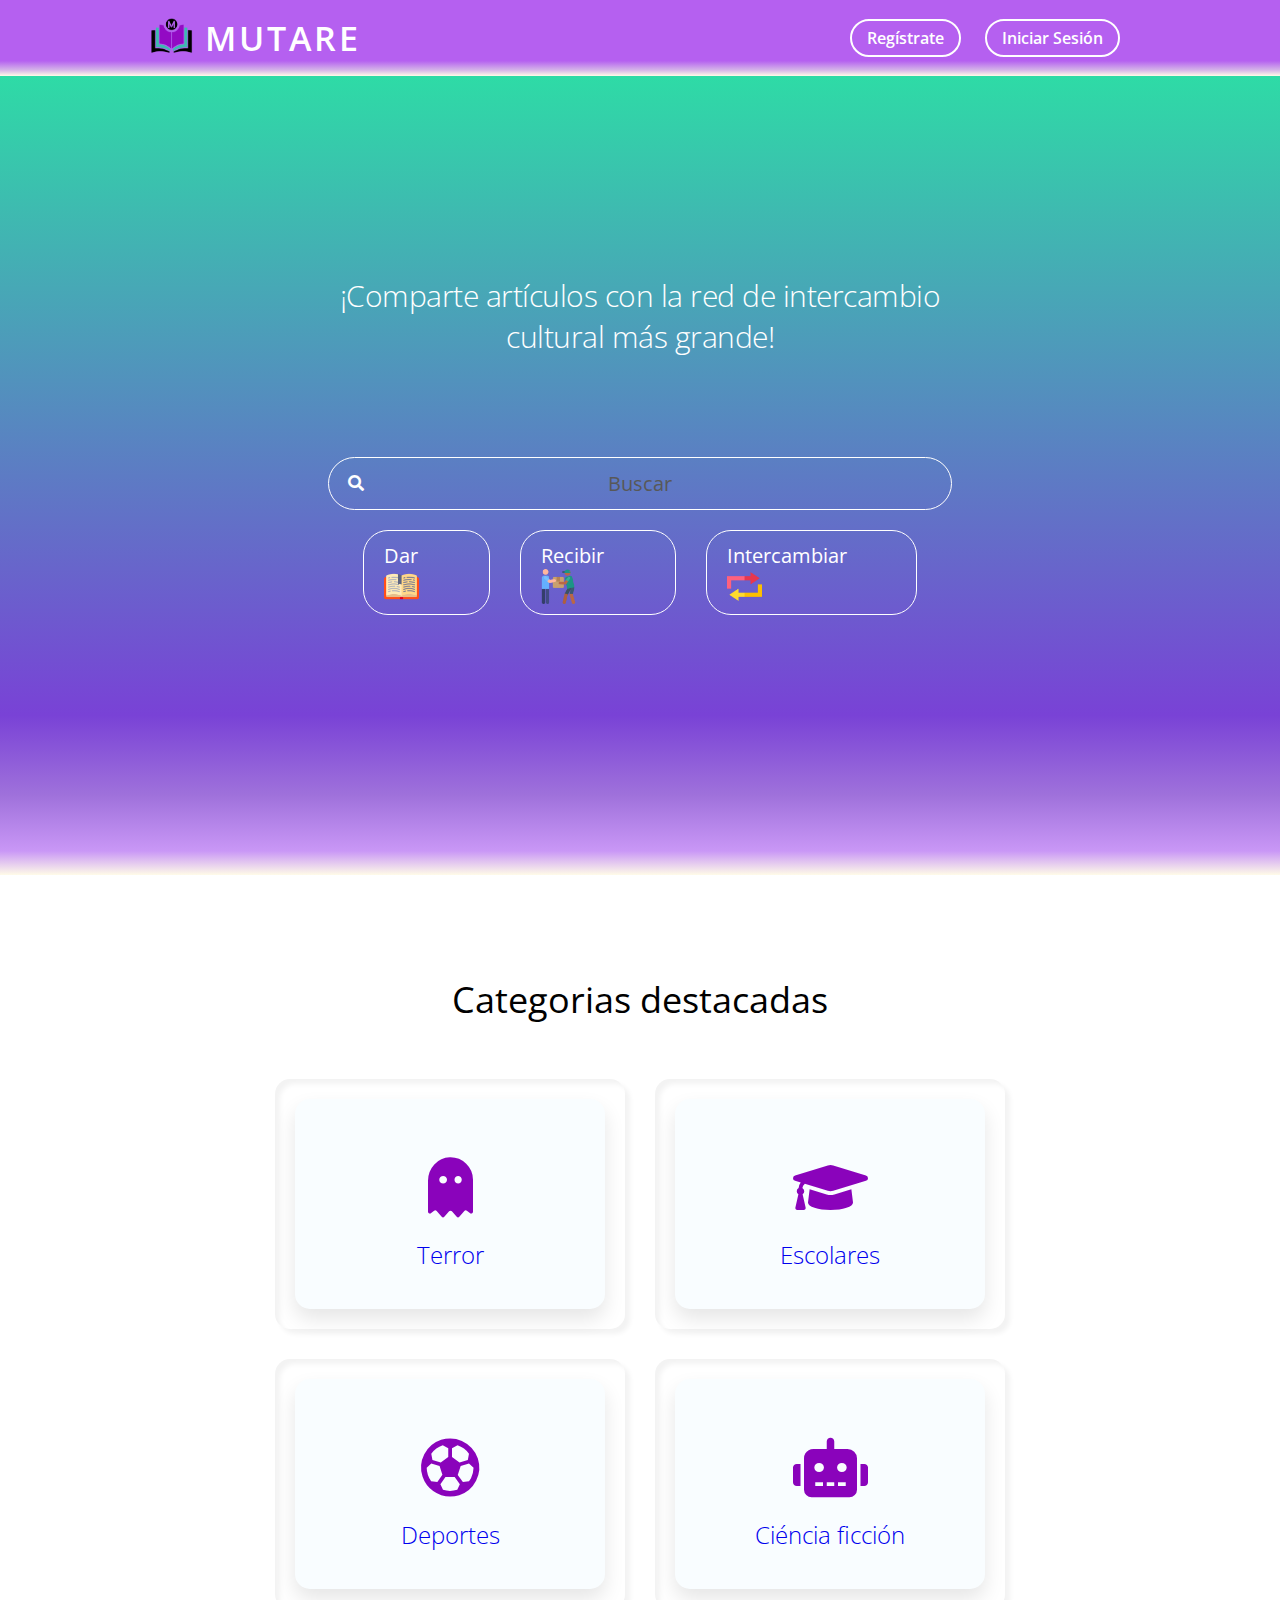
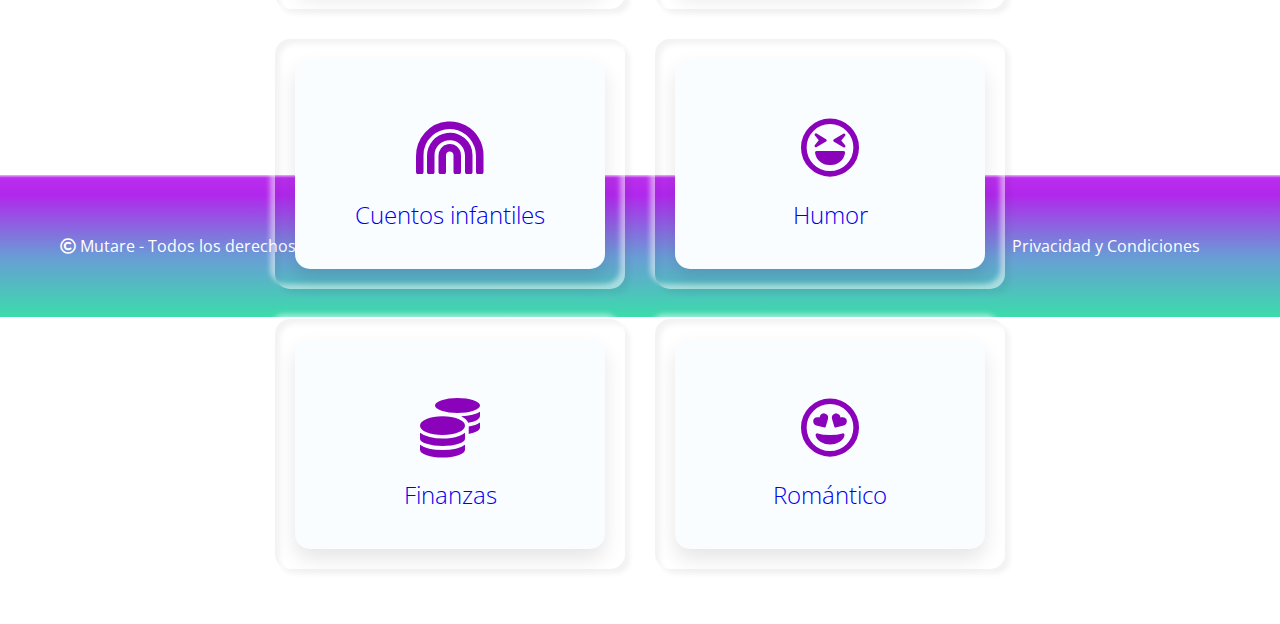
==== index.html @ ba9c43dc "Primera version sin base de datos" ====
<!DOCTYPE html>
<html lang="es">
<head>
    <meta charset="UTF-8">
    <link rel="shortcut icon" href="./img/MUTARE_LOGO.png">
    <meta http-equiv="X-UA-Compatible" content="IE=edge">
    <meta name="viewport" content="width=device-width, initial-scale=1.0">
    <link rel="stylesheet" href="./css/main.css">
    <link rel="stylesheet" href="tools/fontawesome-free-5.15.1-web/css/all.min.css">
    <link rel="preconnect" href="https://fonts.gstatic.com">
    <link href="https://fonts.googleapis.com/css2?family=Open+Sans:ital,wght@0,300;0,400;0,600;0,700;0,800;1,300;1,400;1,600;1,700;1,800&display=swap" rel="stylesheet">
    <title>Mutare</title>
</head>
<body>
    <header>
        <div class="barranav">
            <nav>
                <div class="logo">
                    <img src="./img/MUTARE_LOGO.png" alt="">
                    <h1>MUTARE</h1>
                </div>
                <div class="buttons navbar">
                    <a href="#">Regístrate</a>
                    <a href="#">Iniciar Sesión</a>
                </div>
            </nav>
        </div>
    </header>
    <div class="inicio">
        <div class="contenedor">
            <h2>¡Comparte artículos con la red de intercambio cultural más grande!</h2>
            <div class="search">
                <span class="icon"><i class="fa fa-search"></i></span>    
                <input type="text" class="btn-search" id="btn-search" placeholder="Buscar">
            </div>
            <div class="buttons header">
                <a href="#"><p>Dar</p><img src="./img/open-book.png" alt=""></a>
                <a href="#"><p>Recibir</p><img src="./img/delivery.png" alt=""></a>
                <a href="#"><p>Intercambiar</p><img src="./img/exchange.png" alt=""></a>
            </div>
        </div>
    </div>
    <section class="cat-destacadas">
        <div class="contenedor">
            <h2>Categorias destacadas</h2>
            <div class="categorias">
                <div class="tarjeta">
                    <a href="#">
                        <div class="caja">
                            <div class="contenido-tarjeta">
                                <i class="fas fa-ghost"></i>
                                <h3>Terror</h3>
                            </div>
                        </div>
                    </a>
                </div>
                <div class="tarjeta">
                    <a href="./pages/cat-libro.html">
                        <div class="caja">
                            <div class="contenido-tarjeta">
                                <i class="fas fa-graduation-cap"></i>
                                <h3>Escolares</h3>
                            </div>
                        </div>
                    </a>
                </div>
                <div class="tarjeta">
                    <a href="#">
                        <div class="caja">
                            <div class="contenido-tarjeta">
                                <i class="far fa-futbol"></i>
                                <h3>Deportes</h3>
                            </div>
                        </div>
                    </a>
                </div>
                <div class="tarjeta">
                    <a href="#">
                        <div class="caja">
                            <div class="contenido-tarjeta">
                                <i class="fas fa-robot"></i>
                                <h3>Ciéncia ficción</h3>
                            </div>
                        </div>
                    </a>
                </div>
                <div class="tarjeta">
                    <a href="#">
                        <div class="caja">
                            <div class="contenido-tarjeta">
                                <i class="fas fa-rainbow"></i>
                                <h3>Cuentos infantiles</h3>
                            </div>
                        </div>
                    </a>
                </div>
                <div class="tarjeta">
                    <a href="#">
                        <div class="caja">
                            <div class="contenido-tarjeta">
                                <i class="far fa-laugh-squint"></i>
                                <h3>Humor</h3>
                            </div>
                        </div>
                    </a>
                </div>
                <div class="tarjeta">
                    <a href="#">
                        <div class="caja">
                            <div class="contenido-tarjeta">
                                <i class="fas fa-coins"></i>
                                <h3>Finanzas</h3>
                            </div>
                        </div>
                    </a>
                </div>
                <div class="tarjeta">
                    <a href="#">
                        <div class="caja">
                            <div class="contenido-tarjeta">
                                <i class="far fa-grin-hearts"></i>
                                <h3>Romántico</h3>
                            </div>
                        </div>
                    </a>
                </div>
            </div>
        </div>
    </section>

    <footer>
        <div class="contenedor">
            <div class="copyright">
                <p><span class="far fa-copyright"></span> Mutare - Todos los derechos reservados</p>
            </div>
            <div class="links">
                <p><a href="#">Contacto</a></p>
                <p><a href="#">Aviso Legal</a></p>
                <p><a href="#">Privacidad y Condiciones</a></p>
            </div>
        </div>
    </footer>

</body>
</html>
---- css/main.css ----
*{padding:0;margin:0;box-sizing:border-box;font-family:'Open Sans', sans-serif;-moz-box-sizing:border-box;-webkit-box-sizing:border-box}::-webkit-input-placeholder{color:#585858}:-moz-placeholder{color:#fff}::-moz-placeholder{color:#fff}.barranav{width:100%;height:75px;position:relative;z-index:1000}.barranav nav{width:100%;padding:15px 150px;position:fixed;display:-webkit-box;display:-ms-flexbox;display:flex;-webkit-box-pack:justify;-ms-flex-pack:justify;justify-content:space-between;-webkit-box-align:center;-ms-flex-align:center;align-items:center;-ms-flex-wrap:nowrap;flex-wrap:nowrap;background:#b560fa;background:-webkit-gradient(linear, left top, left bottom, color-stop(80%, #b560f0), color-stop(92%, #d4b3e8), color-stop(96%, #ead7e8), to(#fffbe8));background:linear-gradient(180deg, #b560f0 80%, #d4b3e8 92%, #ead7e8 96%, #fffbe8 100%)}.barranav nav .logo{display:-webkit-box;display:-ms-flexbox;display:flex;-webkit-box-align:center;-ms-flex-align:center;align-items:center}.barranav nav .logo h1{color:#fff;font-size:34px;font-weight:600;letter-spacing:3px}.barranav nav .logo img{width:3.5vw;margin-right:10px}.barranav nav .buttons.navbar{background:transparent}.barranav nav .buttons.navbar a{color:#fff;font-weight:600;padding:6px 15px;margin:0 10px;border:2px solid #fff;border-radius:20px;text-decoration:none;-webkit-transition:.2s;transition:.2s}.barranav nav .buttons.navbar a:hover{background:#fff;color:aquamarine}.inicio{width:100%;height:800px;background:#2edba6;background:-webkit-gradient(linear, left top, left bottom, from(#2edba6), color-stop(80%, #7942d6), color-stop(90%, #9f71db), color-stop(97%, #c997f6), to(#fffbe8));background:linear-gradient(180deg, #2edba6 0%, #7942d6 80%, #9f71db 90%, #c997f6 97%, #fffbe8 100%)}.inicio .contenedor{width:80%;margin:auto;height:100vh;padding:200px}.inicio .contenedor h2{color:#fff;font-size:30px;margin:0 0 100px 0;letter-spacing:-0.5px;font-weight:300;text-align:center}.inicio .contenedor input{background:transparent}.inicio .contenedor .search .btn-search{width:100%;position:relative;background:none;border:1px solid #fff;border-radius:110px;padding:12px;text-align:center;font-size:20px;color:#fff;font-family:'Open Sans'}.inicio .contenedor .search .btn-search:focus{outline:none}.inicio .contenedor .search .icon{position:absolute;margin-left:20px;margin-top:15px;color:#fff}.inicio .contenedor .buttons.header{width:100%;padding:20px;display:-webkit-box;display:-ms-flexbox;display:flex;-webkit-box-pack:center;-ms-flex-pack:center;justify-content:center}.inicio .contenedor .buttons.header a{position:relative;color:#fff;font-weight:9800;padding:5px 20px;margin:0 15px;border:1px solid #fff;border-radius:25px;text-decoration:none;-webkit-transition:.2s;transition:.2s}.inicio .contenedor .buttons.header a p{margin-right:10px;margin-top:6px;font-size:20px;text-align:center;float:left}.inicio .contenedor .buttons.header img{width:35px;margin-right:8px}.cat-destacadas{width:100%;height:100vh;padding:100px}.cat-destacadas .contenedor{width:100%;max-width:1700px}.cat-destacadas .contenedor h2{font-size:36px;font-weight:400;text-align:center}.cat-destacadas .categorias{display:-webkit-box;display:-ms-flexbox;display:flex;-webkit-box-pack:center;-ms-flex-pack:center;justify-content:center;-webkit-box-align:center;-ms-flex-align:center;align-items:center;-ms-flex-wrap:wrap;flex-wrap:wrap;padding:40px}.cat-destacadas .categorias .tarjeta{position:relative;min-width:350px;height:250px;-webkit-box-shadow:inset 5px 5px 5px rgba(0,0,0,0.05),inset -5px -5px 5px rgba(255,255,255,0.5),5px 5px 5px rgba(0,0,0,0.05),-5px -5px 5px rgba(255,255,255,0.5);box-shadow:inset 5px 5px 5px rgba(0,0,0,0.05),inset -5px -5px 5px rgba(255,255,255,0.5),5px 5px 5px rgba(0,0,0,0.05),-5px -5px 5px rgba(255,255,255,0.5);border-radius:15px;margin:15px}.cat-destacadas .categorias .tarjeta a:visited{color:#000}.cat-destacadas .categorias .tarjeta .caja{position:absolute;top:20px;left:20px;right:20px;bottom:20px;background:#f9fdff;-webkit-box-shadow:0 10px 20px rgba(0,0,0,0.1);box-shadow:0 10px 20px rgba(0,0,0,0.1);border-radius:15px;display:-webkit-box;display:-ms-flexbox;display:flex;-webkit-box-pack:center;-ms-flex-pack:center;justify-content:center;-webkit-box-align:center;-ms-flex-align:center;align-items:center;-webkit-transition:0.4s;transition:0.4s}.cat-destacadas .categorias .tarjeta .caja .contenido-tarjeta{padding:20px;text-align:center}.cat-destacadas .categorias .tarjeta .caja .contenido-tarjeta h3{font-size:24px;font-weight:300;-webkit-transition:0.5s;transition:0.5s}.cat-destacadas .categorias .tarjeta .caja .contenido-tarjeta i{color:#8a03bb;font-size:60px;margin:20px;-webkit-transition:0.5s;transition:0.5s}.cat-destacadas .categorias .tarjeta:hover .caja{-webkit-transform:translateY(-45px);transform:translateY(-45px);-webkit-box-shadow:0 10px 20px rgba(0,0,0,0.3);box-shadow:0 10px 20px rgba(0,0,0,0.3);background:#2edba6}.cat-destacadas .categorias .tarjeta:hover .caja .contenido-tarjeta i{color:#fff}.cat-destacadas .categorias .tarjeta:hover .caja .contenido-tarjeta h3{color:#fff}.header-libros{width:100%;height:380px;padding:50px 150px}.header-libros h2{margin-bottom:40px;font-size:40px;font-weight:600;letter-spacing:1px;color:violet}.header-libros .search .btn-search{width:60%;position:relative;background:none;border:1px solid #505050;border-radius:110px;padding:8px;font-size:20px;color:#414040;font-family:'Open Sans'}.header-libros .search .btn-search:focus{outline:none}.header-libros .search .icon{position:absolute;margin-left:20px;margin-top:15px;color:#000}.header-libros .sugerencias{width:100%;height:100px;padding:20px}.header-libros .sugerencias .buttons.sugerencias{width:100%;padding:0px;display:-webkit-box;display:-ms-flexbox;display:flex;-webkit-box-pack:left;-ms-flex-pack:left;justify-content:left;-webkit-box-align:center;-ms-flex-align:center;align-items:center}.header-libros .sugerencias .buttons.sugerencias a{color:#1cf1c3;font-weight:600;padding:6px 15px;margin-right:15px;border:2px solid #1cf1c3;border-radius:20px;text-decoration:none;-webkit-transition:.2s;transition:.2s}.header-libros .sugerencias .buttons.sugerencias a:hover{background:#1cf1c3;color:#fff}.editoriales{width:100%;padding:0px 100px}.editoriales .contenedor{width:100%;max-width:1700px;margin-bottom:80px}.editoriales .contenedor h2{font-size:36px;font-weight:400;margin-bottom:50px;text-align:center}.editoriales .contenedor .tarjetas{position:relative;display:-webkit-box;display:-ms-flexbox;display:flex;-ms-flex-wrap:wrap;flex-wrap:wrap;-ms-flex-pack:distribute;justify-content:space-around}.editoriales .contenedor .tarjetas .caja{position:relative;width:320px;height:320px;border-radius:10px;background:rgba(181,96,250,0.2);margin-bottom:40px;overflow:hidden;display:-webkit-box;display:-ms-flexbox;display:flex;-webkit-box-pack:center;-ms-flex-pack:center;justify-content:center;-webkit-box-align:center;-ms-flex-align:center;align-items:center;-webkit-box-orient:vertical;-webkit-box-direction:normal;-ms-flex-direction:column;flex-direction:column;-webkit-transition:.2s ease-in-out;transition:.2s ease-in-out}.editoriales .contenedor .tarjetas .caja:hover{background:rgba(46,219,166,0.5)}.editoriales .contenedor .tarjetas .caja:hover .contenido p{color:#fff}.editoriales .contenedor .tarjetas .caja .imgcaja img{width:220px;border-radius:10px}.editoriales .contenedor .tarjetas .caja .contenido{display:-webkit-box;display:-ms-flexbox;display:flex;-webkit-box-align:center;-ms-flex-align:center;align-items:center;-webkit-box-pack:center;-ms-flex-pack:center;justify-content:center}.editoriales .contenedor .tarjetas .caja .contenido p{font-size:28px;color:#000;-webkit-transition:.3s;transition:.3s}footer{background:#ebb3ff;background:-webkit-gradient(linear, left top, left bottom, from(#ebb3ff), color-stop(2%, #ba2eec), color-stop(14%, #b127ec), color-stop(58%, #689ed5), to(#3bdcab));background:linear-gradient(180deg, #ebb3ff 0%, #ba2eec 2%, #b127ec 14%, #689ed5 58%, #3bdcab 100%);padding:60px;color:#fff}footer .contenedor{display:-webkit-box;display:-ms-flexbox;display:flex;-webkit-box-pack:justify;-ms-flex-pack:justify;justify-content:space-between}footer .contenedor .links p{display:inline-block;margin:0 20px}footer .contenedor .links p a{text-decoration:none;color:#fff}
/*# sourceMappingURL=main.css.map */
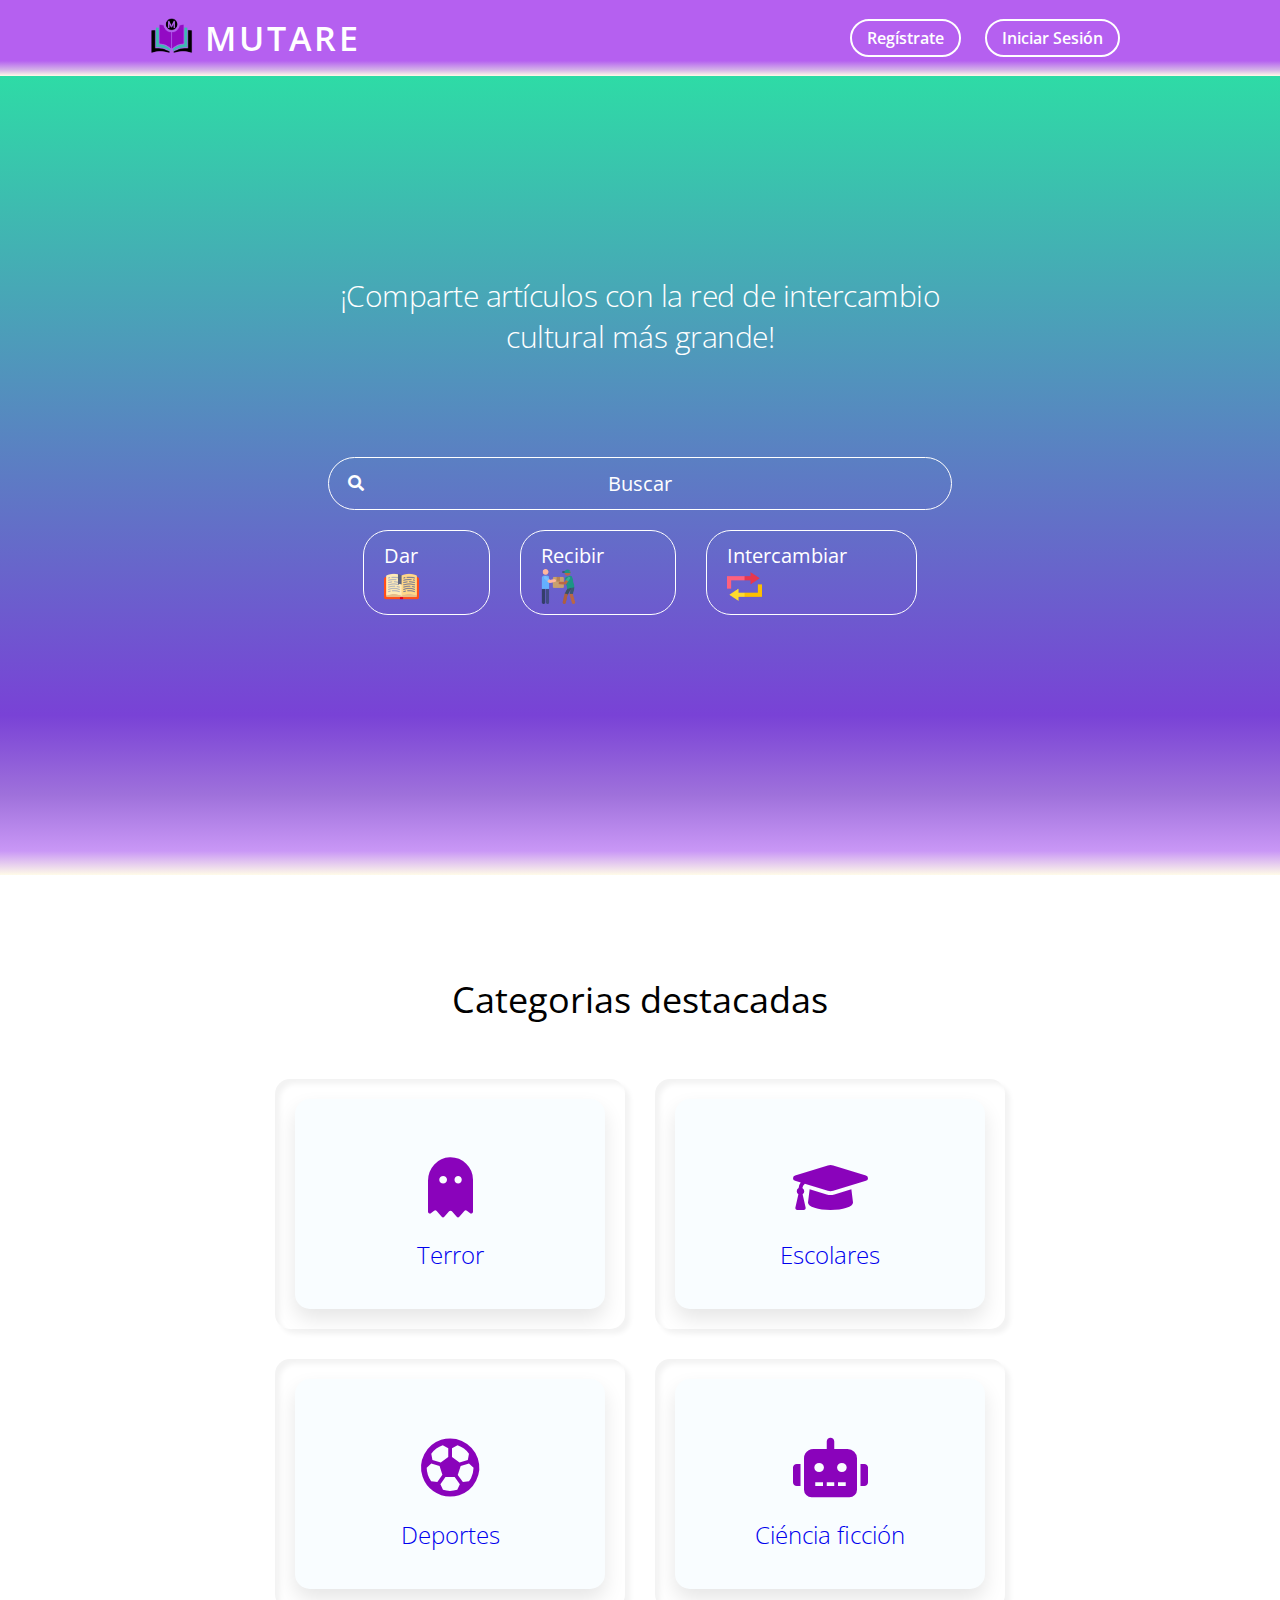
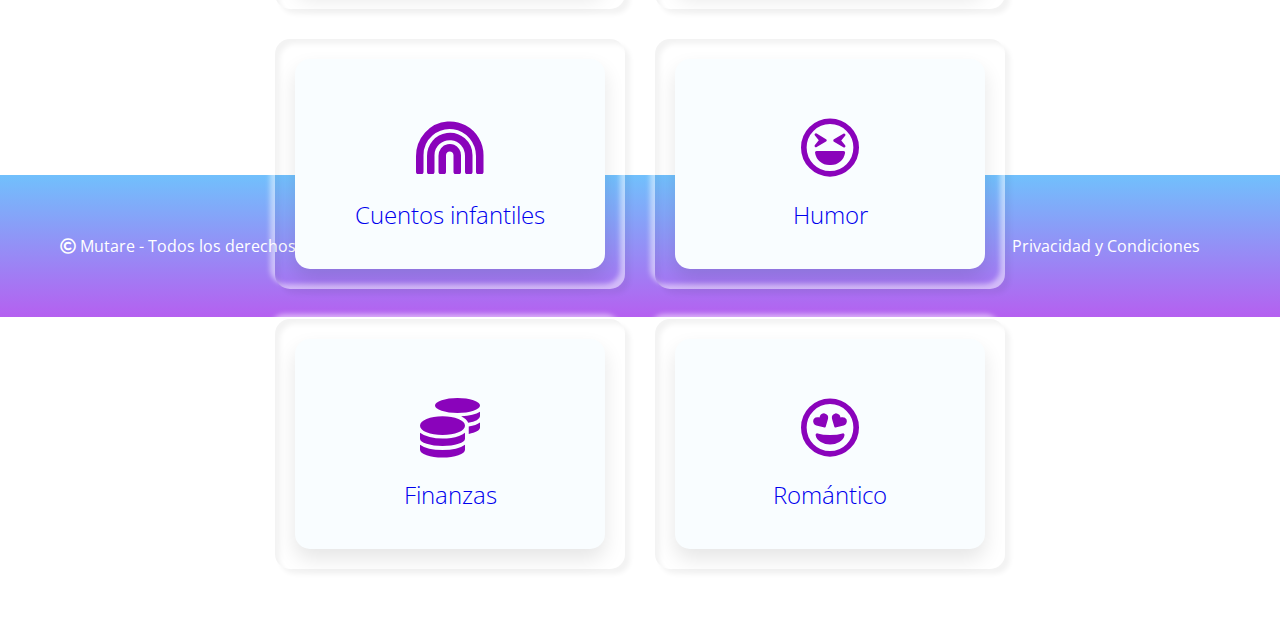
==== commit df571cf6: "Agrego pagina de ejemplo de un libro" ====
--- a/index.html
+++ b/index.html
@@ -16,8 +16,10 @@
         <div class="barranav">
             <nav>
                 <div class="logo">
-                    <img src="./img/MUTARE_LOGO.png" alt="">
-                    <h1>MUTARE</h1>
+                    <a href="./index.html">
+                        <img src="../img/MUTARE_LOGO.png" alt="">
+                        <h1>MUTARE</h1>
+                    </a>
                 </div>
                 <div class="buttons navbar">
                     <a href="#">Regístrate</a>
--- a/css/main.css
+++ b/css/main.css
@@ -1,2 +1,2 @@
-*{padding:0;margin:0;box-sizing:border-box;font-family:'Open Sans', sans-serif;-moz-box-sizing:border-box;-webkit-box-sizing:border-box}::-webkit-input-placeholder{color:#585858}:-moz-placeholder{color:#fff}::-moz-placeholder{color:#fff}.barranav{width:100%;height:75px;position:relative;z-index:1000}.barranav nav{width:100%;padding:15px 150px;position:fixed;display:-webkit-box;display:-ms-flexbox;display:flex;-webkit-box-pack:justify;-ms-flex-pack:justify;justify-content:space-between;-webkit-box-align:center;-ms-flex-align:center;align-items:center;-ms-flex-wrap:nowrap;flex-wrap:nowrap;background:#b560fa;background:-webkit-gradient(linear, left top, left bottom, color-stop(80%, #b560f0), color-stop(92%, #d4b3e8), color-stop(96%, #ead7e8), to(#fffbe8));background:linear-gradient(180deg, #b560f0 80%, #d4b3e8 92%, #ead7e8 96%, #fffbe8 100%)}.barranav nav .logo{display:-webkit-box;display:-ms-flexbox;display:flex;-webkit-box-align:center;-ms-flex-align:center;align-items:center}.barranav nav .logo h1{color:#fff;font-size:34px;font-weight:600;letter-spacing:3px}.barranav nav .logo img{width:3.5vw;margin-right:10px}.barranav nav .buttons.navbar{background:transparent}.barranav nav .buttons.navbar a{color:#fff;font-weight:600;padding:6px 15px;margin:0 10px;border:2px solid #fff;border-radius:20px;text-decoration:none;-webkit-transition:.2s;transition:.2s}.barranav nav .buttons.navbar a:hover{background:#fff;color:aquamarine}.inicio{width:100%;height:800px;background:#2edba6;background:-webkit-gradient(linear, left top, left bottom, from(#2edba6), color-stop(80%, #7942d6), color-stop(90%, #9f71db), color-stop(97%, #c997f6), to(#fffbe8));background:linear-gradient(180deg, #2edba6 0%, #7942d6 80%, #9f71db 90%, #c997f6 97%, #fffbe8 100%)}.inicio .contenedor{width:80%;margin:auto;height:100vh;padding:200px}.inicio .contenedor h2{color:#fff;font-size:30px;margin:0 0 100px 0;letter-spacing:-0.5px;font-weight:300;text-align:center}.inicio .contenedor input{background:transparent}.inicio .contenedor .search .btn-search{width:100%;position:relative;background:none;border:1px solid #fff;border-radius:110px;padding:12px;text-align:center;font-size:20px;color:#fff;font-family:'Open Sans'}.inicio .contenedor .search .btn-search:focus{outline:none}.inicio .contenedor .search .icon{position:absolute;margin-left:20px;margin-top:15px;color:#fff}.inicio .contenedor .buttons.header{width:100%;padding:20px;display:-webkit-box;display:-ms-flexbox;display:flex;-webkit-box-pack:center;-ms-flex-pack:center;justify-content:center}.inicio .contenedor .buttons.header a{position:relative;color:#fff;font-weight:9800;padding:5px 20px;margin:0 15px;border:1px solid #fff;border-radius:25px;text-decoration:none;-webkit-transition:.2s;transition:.2s}.inicio .contenedor .buttons.header a p{margin-right:10px;margin-top:6px;font-size:20px;text-align:center;float:left}.inicio .contenedor .buttons.header img{width:35px;margin-right:8px}.cat-destacadas{width:100%;height:100vh;padding:100px}.cat-destacadas .contenedor{width:100%;max-width:1700px}.cat-destacadas .contenedor h2{font-size:36px;font-weight:400;text-align:center}.cat-destacadas .categorias{display:-webkit-box;display:-ms-flexbox;display:flex;-webkit-box-pack:center;-ms-flex-pack:center;justify-content:center;-webkit-box-align:center;-ms-flex-align:center;align-items:center;-ms-flex-wrap:wrap;flex-wrap:wrap;padding:40px}.cat-destacadas .categorias .tarjeta{position:relative;min-width:350px;height:250px;-webkit-box-shadow:inset 5px 5px 5px rgba(0,0,0,0.05),inset -5px -5px 5px rgba(255,255,255,0.5),5px 5px 5px rgba(0,0,0,0.05),-5px -5px 5px rgba(255,255,255,0.5);box-shadow:inset 5px 5px 5px rgba(0,0,0,0.05),inset -5px -5px 5px rgba(255,255,255,0.5),5px 5px 5px rgba(0,0,0,0.05),-5px -5px 5px rgba(255,255,255,0.5);border-radius:15px;margin:15px}.cat-destacadas .categorias .tarjeta a:visited{color:#000}.cat-destacadas .categorias .tarjeta .caja{position:absolute;top:20px;left:20px;right:20px;bottom:20px;background:#f9fdff;-webkit-box-shadow:0 10px 20px rgba(0,0,0,0.1);box-shadow:0 10px 20px rgba(0,0,0,0.1);border-radius:15px;display:-webkit-box;display:-ms-flexbox;display:flex;-webkit-box-pack:center;-ms-flex-pack:center;justify-content:center;-webkit-box-align:center;-ms-flex-align:center;align-items:center;-webkit-transition:0.4s;transition:0.4s}.cat-destacadas .categorias .tarjeta .caja .contenido-tarjeta{padding:20px;text-align:center}.cat-destacadas .categorias .tarjeta .caja .contenido-tarjeta h3{font-size:24px;font-weight:300;-webkit-transition:0.5s;transition:0.5s}.cat-destacadas .categorias .tarjeta .caja .contenido-tarjeta i{color:#8a03bb;font-size:60px;margin:20px;-webkit-transition:0.5s;transition:0.5s}.cat-destacadas .categorias .tarjeta:hover .caja{-webkit-transform:translateY(-45px);transform:translateY(-45px);-webkit-box-shadow:0 10px 20px rgba(0,0,0,0.3);box-shadow:0 10px 20px rgba(0,0,0,0.3);background:#2edba6}.cat-destacadas .categorias .tarjeta:hover .caja .contenido-tarjeta i{color:#fff}.cat-destacadas .categorias .tarjeta:hover .caja .contenido-tarjeta h3{color:#fff}.header-libros{width:100%;height:380px;padding:50px 150px}.header-libros h2{margin-bottom:40px;font-size:40px;font-weight:600;letter-spacing:1px;color:violet}.header-libros .search .btn-search{width:60%;position:relative;background:none;border:1px solid #505050;border-radius:110px;padding:8px;font-size:20px;color:#414040;font-family:'Open Sans'}.header-libros .search .btn-search:focus{outline:none}.header-libros .search .icon{position:absolute;margin-left:20px;margin-top:15px;color:#000}.header-libros .sugerencias{width:100%;height:100px;padding:20px}.header-libros .sugerencias .buttons.sugerencias{width:100%;padding:0px;display:-webkit-box;display:-ms-flexbox;display:flex;-webkit-box-pack:left;-ms-flex-pack:left;justify-content:left;-webkit-box-align:center;-ms-flex-align:center;align-items:center}.header-libros .sugerencias .buttons.sugerencias a{color:#1cf1c3;font-weight:600;padding:6px 15px;margin-right:15px;border:2px solid #1cf1c3;border-radius:20px;text-decoration:none;-webkit-transition:.2s;transition:.2s}.header-libros .sugerencias .buttons.sugerencias a:hover{background:#1cf1c3;color:#fff}.editoriales{width:100%;padding:0px 100px}.editoriales .contenedor{width:100%;max-width:1700px;margin-bottom:80px}.editoriales .contenedor h2{font-size:36px;font-weight:400;margin-bottom:50px;text-align:center}.editoriales .contenedor .tarjetas{position:relative;display:-webkit-box;display:-ms-flexbox;display:flex;-ms-flex-wrap:wrap;flex-wrap:wrap;-ms-flex-pack:distribute;justify-content:space-around}.editoriales .contenedor .tarjetas .caja{position:relative;width:320px;height:320px;border-radius:10px;background:rgba(181,96,250,0.2);margin-bottom:40px;overflow:hidden;display:-webkit-box;display:-ms-flexbox;display:flex;-webkit-box-pack:center;-ms-flex-pack:center;justify-content:center;-webkit-box-align:center;-ms-flex-align:center;align-items:center;-webkit-box-orient:vertical;-webkit-box-direction:normal;-ms-flex-direction:column;flex-direction:column;-webkit-transition:.2s ease-in-out;transition:.2s ease-in-out}.editoriales .contenedor .tarjetas .caja:hover{background:rgba(46,219,166,0.5)}.editoriales .contenedor .tarjetas .caja:hover .contenido p{color:#fff}.editoriales .contenedor .tarjetas .caja .imgcaja img{width:220px;border-radius:10px}.editoriales .contenedor .tarjetas .caja .contenido{display:-webkit-box;display:-ms-flexbox;display:flex;-webkit-box-align:center;-ms-flex-align:center;align-items:center;-webkit-box-pack:center;-ms-flex-pack:center;justify-content:center}.editoriales .contenedor .tarjetas .caja .contenido p{font-size:28px;color:#000;-webkit-transition:.3s;transition:.3s}footer{background:#ebb3ff;background:-webkit-gradient(linear, left top, left bottom, from(#ebb3ff), color-stop(2%, #ba2eec), color-stop(14%, #b127ec), color-stop(58%, #689ed5), to(#3bdcab));background:linear-gradient(180deg, #ebb3ff 0%, #ba2eec 2%, #b127ec 14%, #689ed5 58%, #3bdcab 100%);padding:60px;color:#fff}footer .contenedor{display:-webkit-box;display:-ms-flexbox;display:flex;-webkit-box-pack:justify;-ms-flex-pack:justify;justify-content:space-between}footer .contenedor .links p{display:inline-block;margin:0 20px}footer .contenedor .links p a{text-decoration:none;color:#fff}
+*{padding:0;margin:0;box-sizing:border-box;font-family:'Open Sans', sans-serif;-moz-box-sizing:border-box;-webkit-box-sizing:border-box}::-webkit-input-placeholder{color:#585858}:-moz-placeholder{color:#fff}::-moz-placeholder{color:#fff}.barranav{width:100%;height:75px;position:relative;z-index:1000}.barranav nav{width:100%;padding:15px 150px;position:fixed;display:-webkit-box;display:-ms-flexbox;display:flex;-webkit-box-pack:justify;-ms-flex-pack:justify;justify-content:space-between;-webkit-box-align:center;-ms-flex-align:center;align-items:center;-ms-flex-wrap:nowrap;flex-wrap:nowrap;background:#b560fa;background:-webkit-gradient(linear, left top, left bottom, color-stop(80%, #b560f0), color-stop(92%, #d4b3e8), color-stop(96%, #ead7e8), to(#fffbe8));background:linear-gradient(180deg, #b560f0 80%, #d4b3e8 92%, #ead7e8 96%, #fffbe8 100%)}.barranav nav .logo a{text-decoration:none;display:-webkit-box;display:-ms-flexbox;display:flex;-webkit-box-align:center;-ms-flex-align:center;align-items:center}.barranav nav .logo a h1{color:#fff;font-size:34px;font-weight:600;letter-spacing:3px}.barranav nav .logo a img{width:3.5vw;margin-right:10px}.barranav nav .buttons.navbar{background:transparent}.barranav nav .buttons.navbar a{color:#fff;font-weight:600;padding:6px 15px;margin:0 10px;border:2px solid #fff;border-radius:20px;text-decoration:none;-webkit-transition:.2s;transition:.2s}.barranav nav .buttons.navbar a:hover{background:#fff;color:#b560fa}.inicio{width:100%;height:800px;background:#2edba6;background:-webkit-gradient(linear, left top, left bottom, from(#2edba6), color-stop(80%, #7942d6), color-stop(90%, #9f71db), color-stop(97%, #c997f6), to(#fffbe8));background:linear-gradient(180deg, #2edba6 0%, #7942d6 80%, #9f71db 90%, #c997f6 97%, #fffbe8 100%)}.inicio .contenedor{width:80%;margin:auto;height:100vh;padding:200px}.inicio .contenedor h2{color:#fff;font-size:30px;margin:0 0 100px 0;letter-spacing:-0.5px;font-weight:300;text-align:center}.inicio .contenedor input{background:transparent}.inicio .contenedor .search .btn-search{width:100%;position:relative;background:none;border:1px solid #fff;border-radius:110px;padding:12px;text-align:center;font-size:20px;color:#fff;font-family:'Open Sans'}.inicio .contenedor .search .btn-search:focus{outline:none}.inicio .contenedor .search .btn-search::-webkit-input-placeholder{color:#fff}.inicio .contenedor .search .btn-search:-ms-input-placeholder{color:#fff}.inicio .contenedor .search .btn-search::-ms-input-placeholder{color:#fff}.inicio .contenedor .search .btn-search::placeholder{color:#fff}.inicio .contenedor .search .icon{position:absolute;margin-left:20px;margin-top:15px;color:#fff}.inicio .contenedor .buttons.header{width:100%;padding:20px;display:-webkit-box;display:-ms-flexbox;display:flex;-webkit-box-pack:center;-ms-flex-pack:center;justify-content:center}.inicio .contenedor .buttons.header a{position:relative;color:#fff;font-weight:9800;padding:5px 20px;margin:0 15px;border:1px solid #fff;border-radius:25px;text-decoration:none;-webkit-transition:.2s;transition:.2s}.inicio .contenedor .buttons.header a p{margin-right:10px;margin-top:6px;font-size:20px;text-align:center;float:left}.inicio .contenedor .buttons.header img{width:35px;margin-right:8px}.cat-destacadas{width:100%;height:100vh;padding:100px}.cat-destacadas .contenedor{width:100%;max-width:1700px}.cat-destacadas .contenedor h2{font-size:36px;font-weight:400;text-align:center}.cat-destacadas .categorias{display:-webkit-box;display:-ms-flexbox;display:flex;-webkit-box-pack:center;-ms-flex-pack:center;justify-content:center;-webkit-box-align:center;-ms-flex-align:center;align-items:center;-ms-flex-wrap:wrap;flex-wrap:wrap;padding:40px}.cat-destacadas .categorias .tarjeta{position:relative;min-width:350px;height:250px;-webkit-box-shadow:inset 5px 5px 5px rgba(0,0,0,0.05),inset -5px -5px 5px rgba(255,255,255,0.5),5px 5px 5px rgba(0,0,0,0.05),-5px -5px 5px rgba(255,255,255,0.5);box-shadow:inset 5px 5px 5px rgba(0,0,0,0.05),inset -5px -5px 5px rgba(255,255,255,0.5),5px 5px 5px rgba(0,0,0,0.05),-5px -5px 5px rgba(255,255,255,0.5);border-radius:15px;margin:15px}.cat-destacadas .categorias .tarjeta a:visited{color:#000}.cat-destacadas .categorias .tarjeta .caja{position:absolute;top:20px;left:20px;right:20px;bottom:20px;background:#f9fdff;-webkit-box-shadow:0 10px 20px rgba(0,0,0,0.1);box-shadow:0 10px 20px rgba(0,0,0,0.1);border-radius:15px;display:-webkit-box;display:-ms-flexbox;display:flex;-webkit-box-pack:center;-ms-flex-pack:center;justify-content:center;-webkit-box-align:center;-ms-flex-align:center;align-items:center;-webkit-transition:0.4s;transition:0.4s}.cat-destacadas .categorias .tarjeta .caja .contenido-tarjeta{padding:20px;text-align:center}.cat-destacadas .categorias .tarjeta .caja .contenido-tarjeta h3{font-size:24px;font-weight:300;-webkit-transition:0.5s;transition:0.5s}.cat-destacadas .categorias .tarjeta .caja .contenido-tarjeta i{color:#8a03bb;font-size:60px;margin:20px;-webkit-transition:0.5s;transition:0.5s}.cat-destacadas .categorias .tarjeta:hover .caja{-webkit-transform:translateY(-45px);transform:translateY(-45px);-webkit-box-shadow:0 10px 20px rgba(0,0,0,0.3);box-shadow:0 10px 20px rgba(0,0,0,0.3);background:#2edba6}.cat-destacadas .categorias .tarjeta:hover .caja .contenido-tarjeta i{color:#fff}.cat-destacadas .categorias .tarjeta:hover .caja .contenido-tarjeta h3{color:#fff}.header-libros{width:100%;height:380px;padding:50px 150px}.header-libros h2{margin-bottom:40px;font-size:40px;font-weight:600;letter-spacing:1px;color:violet}.header-libros .search .btn-search{width:60%;position:relative;background:none;border:1px solid #505050;border-radius:110px;padding:8px;font-size:20px;color:#414040;font-family:'Open Sans'}.header-libros .search .btn-search:focus{outline:none}.header-libros .search .icon{position:absolute;margin-left:20px;margin-top:15px;color:#000}.header-libros .sugerencias{width:100%;height:100px;padding:20px}.header-libros .sugerencias .buttons.sugerencias{width:100%;padding:0px;display:-webkit-box;display:-ms-flexbox;display:flex;-webkit-box-pack:left;-ms-flex-pack:left;justify-content:left;-webkit-box-align:center;-ms-flex-align:center;align-items:center}.header-libros .sugerencias .buttons.sugerencias a{color:#1cf1c3;font-weight:600;padding:6px 15px;margin-right:15px;border:2px solid #1cf1c3;border-radius:20px;text-decoration:none;-webkit-transition:.2s;transition:.2s}.header-libros .sugerencias .buttons.sugerencias a:hover{background:#1cf1c3;color:#fff}.editoriales{width:100%;padding:0px 100px}.editoriales .contenedor{width:100%;max-width:1700px;margin-bottom:80px}.editoriales .contenedor h2{font-size:36px;font-weight:400;margin-bottom:50px;text-align:center}.editoriales .contenedor .tarjetas{position:relative;display:-webkit-box;display:-ms-flexbox;display:flex;-ms-flex-wrap:wrap;flex-wrap:wrap;-ms-flex-pack:distribute;justify-content:space-around}.editoriales .contenedor .tarjetas a{text-decoration:none}.editoriales .contenedor .tarjetas .caja{position:relative;width:320px;height:320px;border-radius:10px;background:rgba(181,96,250,0.2);margin-bottom:40px;overflow:hidden;display:-webkit-box;display:-ms-flexbox;display:flex;-webkit-box-pack:center;-ms-flex-pack:center;justify-content:center;-webkit-box-align:center;-ms-flex-align:center;align-items:center;-webkit-box-orient:vertical;-webkit-box-direction:normal;-ms-flex-direction:column;flex-direction:column;-webkit-transition:.2s ease-in-out;transition:.2s ease-in-out}.editoriales .contenedor .tarjetas .caja:hover{background:rgba(46,219,166,0.5)}.editoriales .contenedor .tarjetas .caja:hover .contenido p{color:#fff}.editoriales .contenedor .tarjetas .caja .imgcaja img{width:220px;border-radius:10px}.editoriales .contenedor .tarjetas .caja .contenido{display:-webkit-box;display:-ms-flexbox;display:flex;-webkit-box-align:center;-ms-flex-align:center;align-items:center;-webkit-box-pack:center;-ms-flex-pack:center;justify-content:center}.editoriales .contenedor .tarjetas .caja .contenido p{font-size:28px;color:#000;-webkit-transition:.3s;transition:.3s}.libro{width:100%;padding:100px 150px}.libro .product .description{display:-webkit-box;display:-ms-flexbox;display:flex;-webkit-box-pack:left;-ms-flex-pack:left;justify-content:left;-webkit-box-align:center;-ms-flex-align:center;align-items:center}.libro .product .description .image img{width:13vw;border-radius:10px}.libro .product .description .inf{padding:0px 50px}.libro .product .description .inf h2{font-size:34px;font-weight:500;letter-spacing:.8px;margin-bottom:10px;color:#333}.libro .product .description .inf .editorial{margin-bottom:10px}.libro .product .description .inf .text{color:#333;font-size:18px;margin-bottom:30px}.libro .product .description .inf form{margin-bottom:10px}.libro .product .description .inf form .clasificacion{unicode-bidi:bidi-override}.libro .product .description .inf form .clasificacion input[type='radio']{display:none}.libro .product .description .inf form .clasificacion input[type='radio']:checked ~ label{color:#b560fa}.libro .product .description .inf form .clasificacion label{color:grey}.libro .product .description .inf form .clasificacion label:hover ~ label{color:#b560fa}.libro .product .description .inf button{font-size:20px;padding:4px 20px;border:2px solid #b560fa;color:#b560fa;border-radius:20px;background:none;cursor:pointer;-webkit-transition:.2s ease-in-out;transition:.2s ease-in-out}.libro .product .description .inf button:hover{color:#fff;background:#b560fa}.libro .product .additional-inf{padding:50px 0px}.libro .product .additional-inf h3{font-size:24px;font-weight:400;margin-bottom:25px;text-align:center}.libro .product .additional-inf p{color:#333;margin-bottom:10px}.libro .recomendation{width:100%}.libro .recomendation h3{font-size:28px;font-weight:400;text-align:center;margin-bottom:55px}.libro .recomendation .contenedor{padding:0px 200px;display:-webkit-box;display:-ms-flexbox;display:flex;-ms-flex-pack:distribute;justify-content:space-around;-webkit-box-align:center;-ms-flex-align:center;align-items:center;-ms-flex-wrap:wrap;flex-wrap:wrap}.libro .recomendation .contenedor a{text-decoration:none;color:#333}.libro .recomendation .contenedor .book{width:14vw;padding:20px;background:rgba(0,0,0,0.05);border-radius:10px;-webkit-transition:.2s ease-in-out;transition:.2s ease-in-out}.libro .recomendation .contenedor .book:hover{background:rgba(46,219,166,0.2)}.libro .recomendation .contenedor .book:hover .description{color:#444}.libro .recomendation .contenedor .book .image{text-align:center}.libro .recomendation .contenedor .book .image img{width:11.5vw;border-radius:10px}.libro .recomendation .contenedor .book .description{width:100%;text-align:center;padding:20px 15px;-webkit-transition:.2s ease-in-out;transition:.2s ease-in-out}.libro .recomendation .contenedor .book .description .title{font-size:20px;font-weight:400;margin-bottom:5px}footer{background:#71c0fc;background:-webkit-gradient(linear, left top, left bottom, from(#71c0fc), to(#b560f0));background:linear-gradient(180deg, #71c0fc 0%, #b560f0 100%);padding:60px;color:#fff}footer .contenedor{display:-webkit-box;display:-ms-flexbox;display:flex;-webkit-box-pack:justify;-ms-flex-pack:justify;justify-content:space-between}footer .contenedor .links p{display:inline-block;margin:0 20px}footer .contenedor .links p a{text-decoration:none;color:#fff}
 /*# sourceMappingURL=main.css.map */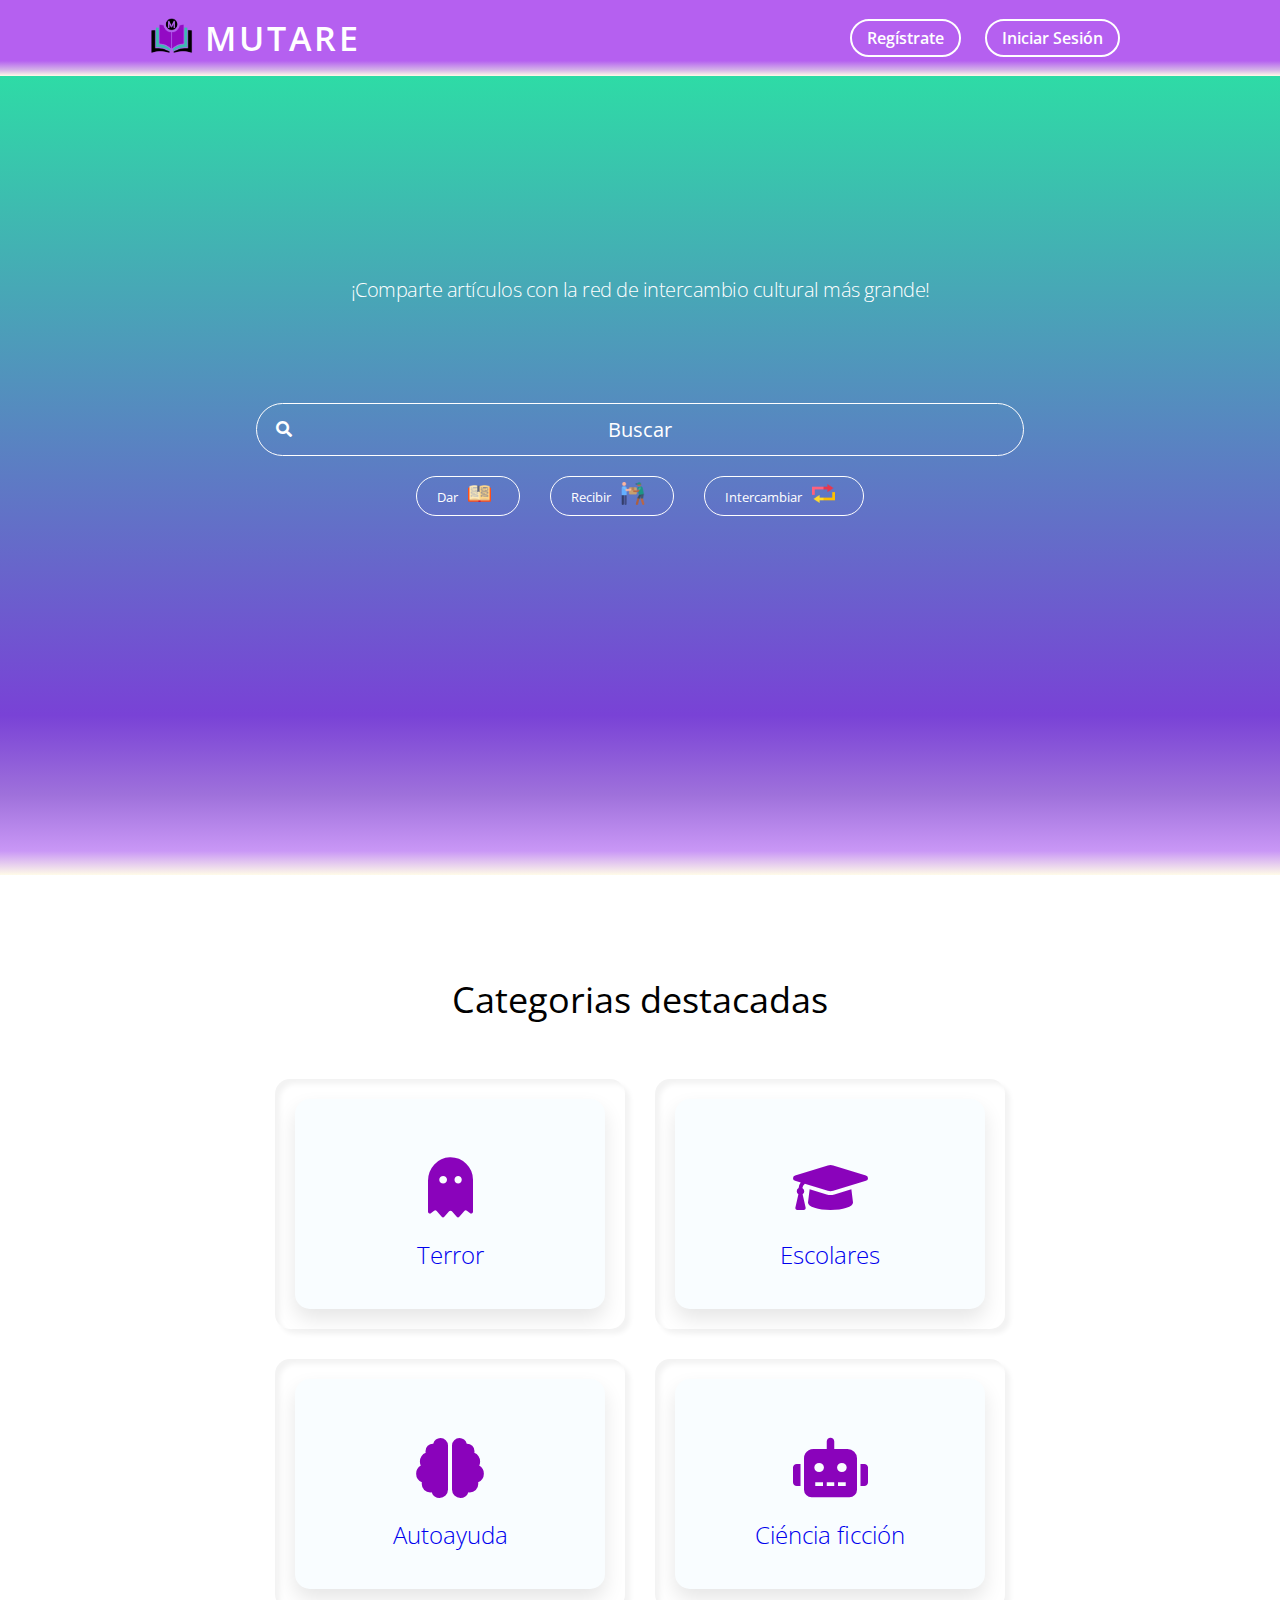
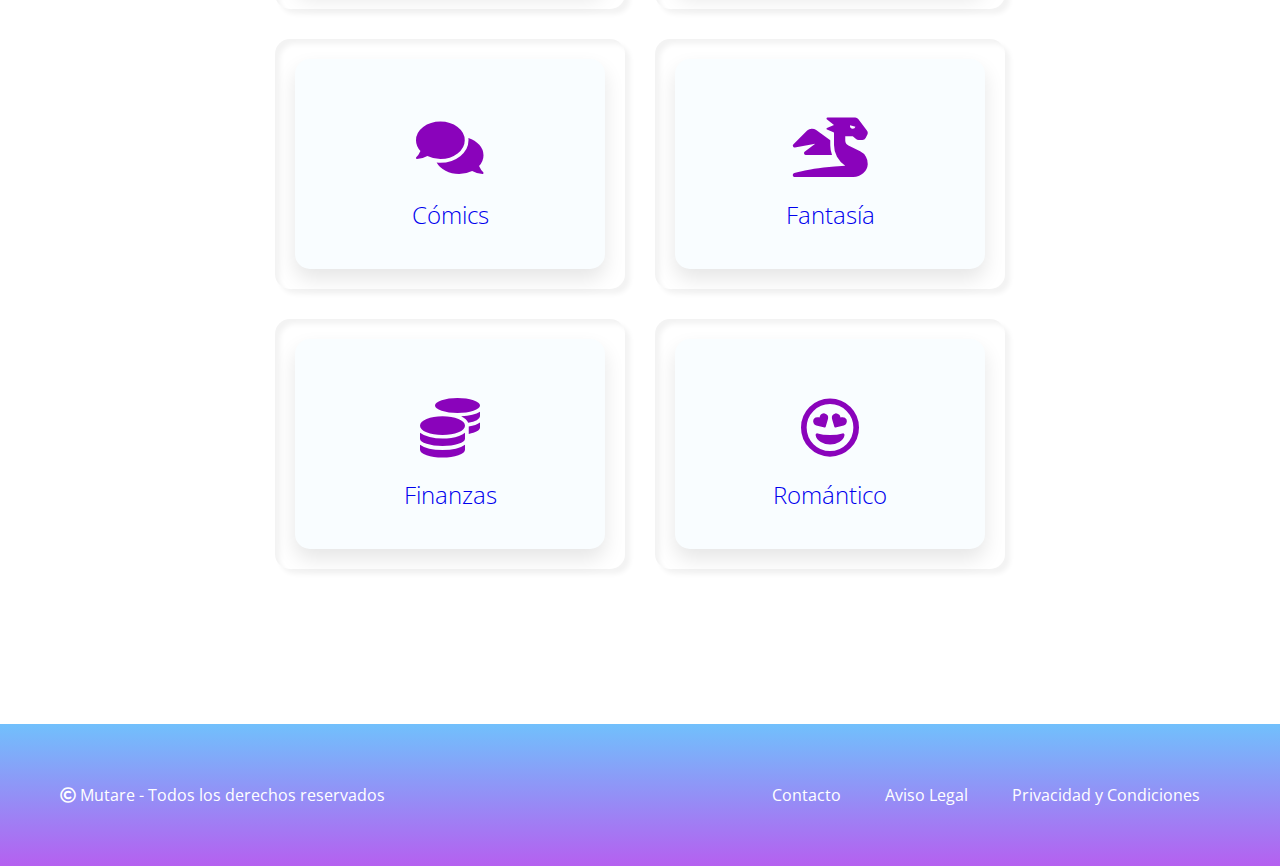
==== commit 6a4f8d35: "Agrego js, y otros cambios" ====
--- a/index.html
+++ b/index.html
@@ -14,16 +14,16 @@
 <body>
     <header>
         <div class="barranav">
-            <nav>
+            <nav class="navbar" id="navbar">
                 <div class="logo">
                     <a href="./index.html">
-                        <img src="../img/MUTARE_LOGO.png" alt="">
+                        <img src="./img/MUTARE_LOGO.png" alt="">
                         <h1>MUTARE</h1>
                     </a>
                 </div>
-                <div class="buttons navbar">
+                <div class="buttons-navbar">
                     <a href="#">Regístrate</a>
-                    <a href="#">Iniciar Sesión</a>
+                    <a href="./pages/perfil.html">Iniciar Sesión</a>
                 </div>
             </nav>
         </div>
@@ -36,14 +36,14 @@
                 <input type="text" class="btn-search" id="btn-search" placeholder="Buscar">
             </div>
             <div class="buttons header">
-                <a href="#"><p>Dar</p><img src="./img/open-book.png" alt=""></a>
-                <a href="#"><p>Recibir</p><img src="./img/delivery.png" alt=""></a>
+                <a href="./pages/dar.html"><p>Dar</p><img src="./img/open-book.png" alt=""></a>
+                <a id="btn-recibir"><p>Recibir</p><img src="./img/delivery.png" alt=""></a>
                 <a href="#"><p>Intercambiar</p><img src="./img/exchange.png" alt=""></a>
             </div>
         </div>
     </div>
     <section class="cat-destacadas">
-        <div class="contenedor">
+        <div class="contenedor" id="contenedor">
             <h2>Categorias destacadas</h2>
             <div class="categorias">
                 <div class="tarjeta">
@@ -70,8 +70,8 @@
                     <a href="#">
                         <div class="caja">
                             <div class="contenido-tarjeta">
-                                <i class="far fa-futbol"></i>
-                                <h3>Deportes</h3>
+                                <i class="fas fa-brain"></i>
+                                <h3>Autoayuda</h3>
                             </div>
                         </div>
                     </a>
@@ -90,8 +90,8 @@
                     <a href="#">
                         <div class="caja">
                             <div class="contenido-tarjeta">
-                                <i class="fas fa-rainbow"></i>
-                                <h3>Cuentos infantiles</h3>
+                                <i class="fas fa-comments"></i>
+                                <h3>Cómics</h3>
                             </div>
                         </div>
                     </a>
@@ -100,8 +100,8 @@
                     <a href="#">
                         <div class="caja">
                             <div class="contenido-tarjeta">
-                                <i class="far fa-laugh-squint"></i>
-                                <h3>Humor</h3>
+                                <i class="fas fa-dragon"></i>
+                                <h3>Fantasía</h3>
                             </div>
                         </div>
                     </a>
@@ -143,5 +143,8 @@
         </div>
     </footer>
 
+    <script src="./tools/Jquery/jquery-3.5.1.min.js"></script>
+    <script src="./js/app.js"></script>
+
 </body>
 </html>--- a/css/main.css
+++ b/css/main.css
@@ -1,2 +1,2 @@
-*{padding:0;margin:0;box-sizing:border-box;font-family:'Open Sans', sans-serif;-moz-box-sizing:border-box;-webkit-box-sizing:border-box}::-webkit-input-placeholder{color:#585858}:-moz-placeholder{color:#fff}::-moz-placeholder{color:#fff}.barranav{width:100%;height:75px;position:relative;z-index:1000}.barranav nav{width:100%;padding:15px 150px;position:fixed;display:-webkit-box;display:-ms-flexbox;display:flex;-webkit-box-pack:justify;-ms-flex-pack:justify;justify-content:space-between;-webkit-box-align:center;-ms-flex-align:center;align-items:center;-ms-flex-wrap:nowrap;flex-wrap:nowrap;background:#b560fa;background:-webkit-gradient(linear, left top, left bottom, color-stop(80%, #b560f0), color-stop(92%, #d4b3e8), color-stop(96%, #ead7e8), to(#fffbe8));background:linear-gradient(180deg, #b560f0 80%, #d4b3e8 92%, #ead7e8 96%, #fffbe8 100%)}.barranav nav .logo a{text-decoration:none;display:-webkit-box;display:-ms-flexbox;display:flex;-webkit-box-align:center;-ms-flex-align:center;align-items:center}.barranav nav .logo a h1{color:#fff;font-size:34px;font-weight:600;letter-spacing:3px}.barranav nav .logo a img{width:3.5vw;margin-right:10px}.barranav nav .buttons.navbar{background:transparent}.barranav nav .buttons.navbar a{color:#fff;font-weight:600;padding:6px 15px;margin:0 10px;border:2px solid #fff;border-radius:20px;text-decoration:none;-webkit-transition:.2s;transition:.2s}.barranav nav .buttons.navbar a:hover{background:#fff;color:#b560fa}.inicio{width:100%;height:800px;background:#2edba6;background:-webkit-gradient(linear, left top, left bottom, from(#2edba6), color-stop(80%, #7942d6), color-stop(90%, #9f71db), color-stop(97%, #c997f6), to(#fffbe8));background:linear-gradient(180deg, #2edba6 0%, #7942d6 80%, #9f71db 90%, #c997f6 97%, #fffbe8 100%)}.inicio .contenedor{width:80%;margin:auto;height:100vh;padding:200px}.inicio .contenedor h2{color:#fff;font-size:30px;margin:0 0 100px 0;letter-spacing:-0.5px;font-weight:300;text-align:center}.inicio .contenedor input{background:transparent}.inicio .contenedor .search .btn-search{width:100%;position:relative;background:none;border:1px solid #fff;border-radius:110px;padding:12px;text-align:center;font-size:20px;color:#fff;font-family:'Open Sans'}.inicio .contenedor .search .btn-search:focus{outline:none}.inicio .contenedor .search .btn-search::-webkit-input-placeholder{color:#fff}.inicio .contenedor .search .btn-search:-ms-input-placeholder{color:#fff}.inicio .contenedor .search .btn-search::-ms-input-placeholder{color:#fff}.inicio .contenedor .search .btn-search::placeholder{color:#fff}.inicio .contenedor .search .icon{position:absolute;margin-left:20px;margin-top:15px;color:#fff}.inicio .contenedor .buttons.header{width:100%;padding:20px;display:-webkit-box;display:-ms-flexbox;display:flex;-webkit-box-pack:center;-ms-flex-pack:center;justify-content:center}.inicio .contenedor .buttons.header a{position:relative;color:#fff;font-weight:9800;padding:5px 20px;margin:0 15px;border:1px solid #fff;border-radius:25px;text-decoration:none;-webkit-transition:.2s;transition:.2s}.inicio .contenedor .buttons.header a p{margin-right:10px;margin-top:6px;font-size:20px;text-align:center;float:left}.inicio .contenedor .buttons.header img{width:35px;margin-right:8px}.cat-destacadas{width:100%;height:100vh;padding:100px}.cat-destacadas .contenedor{width:100%;max-width:1700px}.cat-destacadas .contenedor h2{font-size:36px;font-weight:400;text-align:center}.cat-destacadas .categorias{display:-webkit-box;display:-ms-flexbox;display:flex;-webkit-box-pack:center;-ms-flex-pack:center;justify-content:center;-webkit-box-align:center;-ms-flex-align:center;align-items:center;-ms-flex-wrap:wrap;flex-wrap:wrap;padding:40px}.cat-destacadas .categorias .tarjeta{position:relative;min-width:350px;height:250px;-webkit-box-shadow:inset 5px 5px 5px rgba(0,0,0,0.05),inset -5px -5px 5px rgba(255,255,255,0.5),5px 5px 5px rgba(0,0,0,0.05),-5px -5px 5px rgba(255,255,255,0.5);box-shadow:inset 5px 5px 5px rgba(0,0,0,0.05),inset -5px -5px 5px rgba(255,255,255,0.5),5px 5px 5px rgba(0,0,0,0.05),-5px -5px 5px rgba(255,255,255,0.5);border-radius:15px;margin:15px}.cat-destacadas .categorias .tarjeta a:visited{color:#000}.cat-destacadas .categorias .tarjeta .caja{position:absolute;top:20px;left:20px;right:20px;bottom:20px;background:#f9fdff;-webkit-box-shadow:0 10px 20px rgba(0,0,0,0.1);box-shadow:0 10px 20px rgba(0,0,0,0.1);border-radius:15px;display:-webkit-box;display:-ms-flexbox;display:flex;-webkit-box-pack:center;-ms-flex-pack:center;justify-content:center;-webkit-box-align:center;-ms-flex-align:center;align-items:center;-webkit-transition:0.4s;transition:0.4s}.cat-destacadas .categorias .tarjeta .caja .contenido-tarjeta{padding:20px;text-align:center}.cat-destacadas .categorias .tarjeta .caja .contenido-tarjeta h3{font-size:24px;font-weight:300;-webkit-transition:0.5s;transition:0.5s}.cat-destacadas .categorias .tarjeta .caja .contenido-tarjeta i{color:#8a03bb;font-size:60px;margin:20px;-webkit-transition:0.5s;transition:0.5s}.cat-destacadas .categorias .tarjeta:hover .caja{-webkit-transform:translateY(-45px);transform:translateY(-45px);-webkit-box-shadow:0 10px 20px rgba(0,0,0,0.3);box-shadow:0 10px 20px rgba(0,0,0,0.3);background:#2edba6}.cat-destacadas .categorias .tarjeta:hover .caja .contenido-tarjeta i{color:#fff}.cat-destacadas .categorias .tarjeta:hover .caja .contenido-tarjeta h3{color:#fff}.header-libros{width:100%;height:380px;padding:50px 150px}.header-libros h2{margin-bottom:40px;font-size:40px;font-weight:600;letter-spacing:1px;color:violet}.header-libros .search .btn-search{width:60%;position:relative;background:none;border:1px solid #505050;border-radius:110px;padding:8px;font-size:20px;color:#414040;font-family:'Open Sans'}.header-libros .search .btn-search:focus{outline:none}.header-libros .search .icon{position:absolute;margin-left:20px;margin-top:15px;color:#000}.header-libros .sugerencias{width:100%;height:100px;padding:20px}.header-libros .sugerencias .buttons.sugerencias{width:100%;padding:0px;display:-webkit-box;display:-ms-flexbox;display:flex;-webkit-box-pack:left;-ms-flex-pack:left;justify-content:left;-webkit-box-align:center;-ms-flex-align:center;align-items:center}.header-libros .sugerencias .buttons.sugerencias a{color:#1cf1c3;font-weight:600;padding:6px 15px;margin-right:15px;border:2px solid #1cf1c3;border-radius:20px;text-decoration:none;-webkit-transition:.2s;transition:.2s}.header-libros .sugerencias .buttons.sugerencias a:hover{background:#1cf1c3;color:#fff}.editoriales{width:100%;padding:0px 100px}.editoriales .contenedor{width:100%;max-width:1700px;margin-bottom:80px}.editoriales .contenedor h2{font-size:36px;font-weight:400;margin-bottom:50px;text-align:center}.editoriales .contenedor .tarjetas{position:relative;display:-webkit-box;display:-ms-flexbox;display:flex;-ms-flex-wrap:wrap;flex-wrap:wrap;-ms-flex-pack:distribute;justify-content:space-around}.editoriales .contenedor .tarjetas a{text-decoration:none}.editoriales .contenedor .tarjetas .caja{position:relative;width:320px;height:320px;border-radius:10px;background:rgba(181,96,250,0.2);margin-bottom:40px;overflow:hidden;display:-webkit-box;display:-ms-flexbox;display:flex;-webkit-box-pack:center;-ms-flex-pack:center;justify-content:center;-webkit-box-align:center;-ms-flex-align:center;align-items:center;-webkit-box-orient:vertical;-webkit-box-direction:normal;-ms-flex-direction:column;flex-direction:column;-webkit-transition:.2s ease-in-out;transition:.2s ease-in-out}.editoriales .contenedor .tarjetas .caja:hover{background:rgba(46,219,166,0.5)}.editoriales .contenedor .tarjetas .caja:hover .contenido p{color:#fff}.editoriales .contenedor .tarjetas .caja .imgcaja img{width:220px;border-radius:10px}.editoriales .contenedor .tarjetas .caja .contenido{display:-webkit-box;display:-ms-flexbox;display:flex;-webkit-box-align:center;-ms-flex-align:center;align-items:center;-webkit-box-pack:center;-ms-flex-pack:center;justify-content:center}.editoriales .contenedor .tarjetas .caja .contenido p{font-size:28px;color:#000;-webkit-transition:.3s;transition:.3s}.libro{width:100%;padding:100px 150px}.libro .product .description{display:-webkit-box;display:-ms-flexbox;display:flex;-webkit-box-pack:left;-ms-flex-pack:left;justify-content:left;-webkit-box-align:center;-ms-flex-align:center;align-items:center}.libro .product .description .image img{width:13vw;border-radius:10px}.libro .product .description .inf{padding:0px 50px}.libro .product .description .inf h2{font-size:34px;font-weight:500;letter-spacing:.8px;margin-bottom:10px;color:#333}.libro .product .description .inf .editorial{margin-bottom:10px}.libro .product .description .inf .text{color:#333;font-size:18px;margin-bottom:30px}.libro .product .description .inf form{margin-bottom:10px}.libro .product .description .inf form .clasificacion{unicode-bidi:bidi-override}.libro .product .description .inf form .clasificacion input[type='radio']{display:none}.libro .product .description .inf form .clasificacion input[type='radio']:checked ~ label{color:#b560fa}.libro .product .description .inf form .clasificacion label{color:grey}.libro .product .description .inf form .clasificacion label:hover ~ label{color:#b560fa}.libro .product .description .inf button{font-size:20px;padding:4px 20px;border:2px solid #b560fa;color:#b560fa;border-radius:20px;background:none;cursor:pointer;-webkit-transition:.2s ease-in-out;transition:.2s ease-in-out}.libro .product .description .inf button:hover{color:#fff;background:#b560fa}.libro .product .additional-inf{padding:50px 0px}.libro .product .additional-inf h3{font-size:24px;font-weight:400;margin-bottom:25px;text-align:center}.libro .product .additional-inf p{color:#333;margin-bottom:10px}.libro .recomendation{width:100%}.libro .recomendation h3{font-size:28px;font-weight:400;text-align:center;margin-bottom:55px}.libro .recomendation .contenedor{padding:0px 200px;display:-webkit-box;display:-ms-flexbox;display:flex;-ms-flex-pack:distribute;justify-content:space-around;-webkit-box-align:center;-ms-flex-align:center;align-items:center;-ms-flex-wrap:wrap;flex-wrap:wrap}.libro .recomendation .contenedor a{text-decoration:none;color:#333}.libro .recomendation .contenedor .book{width:14vw;padding:20px;background:rgba(0,0,0,0.05);border-radius:10px;-webkit-transition:.2s ease-in-out;transition:.2s ease-in-out}.libro .recomendation .contenedor .book:hover{background:rgba(46,219,166,0.2)}.libro .recomendation .contenedor .book:hover .description{color:#444}.libro .recomendation .contenedor .book .image{text-align:center}.libro .recomendation .contenedor .book .image img{width:11.5vw;border-radius:10px}.libro .recomendation .contenedor .book .description{width:100%;text-align:center;padding:20px 15px;-webkit-transition:.2s ease-in-out;transition:.2s ease-in-out}.libro .recomendation .contenedor .book .description .title{font-size:20px;font-weight:400;margin-bottom:5px}footer{background:#71c0fc;background:-webkit-gradient(linear, left top, left bottom, from(#71c0fc), to(#b560f0));background:linear-gradient(180deg, #71c0fc 0%, #b560f0 100%);padding:60px;color:#fff}footer .contenedor{display:-webkit-box;display:-ms-flexbox;display:flex;-webkit-box-pack:justify;-ms-flex-pack:justify;justify-content:space-between}footer .contenedor .links p{display:inline-block;margin:0 20px}footer .contenedor .links p a{text-decoration:none;color:#fff}
+*{padding:0;margin:0;box-sizing:border-box;font-family:'Open Sans', sans-serif;-moz-box-sizing:border-box;-webkit-box-sizing:border-box}::-webkit-input-placeholder{color:#585858}:-moz-placeholder{color:#fff}::-moz-placeholder{color:#fff}.barranav{width:100%;height:75px;background:#2edba6;position:relative;z-index:1000}.barranav .navbar.activeScroll{background:#b560fa;background:-webkit-gradient(linear, left top, left bottom, color-stop(80%, #b560f0), color-stop(92%, #d4b3e8), color-stop(96%, #ead7e8), to(#fffbe8));background:linear-gradient(180deg, #b560f0 80%, #d4b3e8 92%, #ead7e8 96%, #fffbe8 100%);-webkit-transition:.4s ease-in-out;transition:.4s ease-in-out}.barranav .navbar.activeScroll .buttons-navbar a:hover{color:#b560fa}.barranav .navbar{z-index:1000;width:100%;padding:15px 150px;position:fixed;display:-webkit-box;display:-ms-flexbox;display:flex;-webkit-box-pack:justify;-ms-flex-pack:justify;justify-content:space-between;-webkit-box-align:center;-ms-flex-align:center;align-items:center;background:transparent;-webkit-transition:.4s ease-in-out;transition:.4s ease-in-out;-ms-flex-wrap:nowrap;flex-wrap:nowrap}.barranav .navbar .logo a{text-decoration:none;display:-webkit-box;display:-ms-flexbox;display:flex;-webkit-box-align:center;-ms-flex-align:center;align-items:center}.barranav .navbar .logo a h1{color:#fff;font-size:34px;font-weight:600;letter-spacing:3px}.barranav .navbar .logo a img{width:3.5vw;margin-right:10px;-webkit-transition:.2s ease-in;transition:.2s ease-in}.barranav .navbar .buttons-navbar{background:transparent}.barranav .navbar .buttons-navbar a{color:#fff;font-weight:600;padding:6px 15px;margin:0 10px;border:2px solid #fff;border-radius:20px;text-decoration:none;-webkit-transition:.2s;transition:.2s}.barranav .navbar .buttons-navbar a:hover{background:#fff;color:#2edba6}.inicio{width:100%;height:800px;background:#2edba6;background:-webkit-gradient(linear, left top, left bottom, from(#2edba6), color-stop(80%, #7942d6), color-stop(90%, #9f71db), color-stop(97%, #c997f6), to(#fffbe8));background:linear-gradient(180deg, #2edba6 0%, #7942d6 80%, #9f71db 90%, #c997f6 97%, #fffbe8 100%)}.inicio .contenedor{width:80%;margin:auto;height:100vh;padding:200px 10vw}.inicio .contenedor h2{color:#fff;font-size:1.6vw;margin:0 0 100px 0;letter-spacing:-0.5px;font-weight:300;text-align:center}.inicio .contenedor input{background:transparent}.inicio .contenedor .search .btn-search{width:100%;position:relative;background:none;border:1px solid #fff;border-radius:110px;padding:12px;text-align:center;font-size:20px;color:#fff;font-family:'Open Sans'}.inicio .contenedor .search .btn-search:focus{outline:none}.inicio .contenedor .search .btn-search::-webkit-input-placeholder{color:#fff}.inicio .contenedor .search .btn-search:-ms-input-placeholder{color:#fff}.inicio .contenedor .search .btn-search::-ms-input-placeholder{color:#fff}.inicio .contenedor .search .btn-search::placeholder{color:#fff}.inicio .contenedor .search .icon{position:absolute;margin-left:20px;margin-top:15px;color:#fff}.inicio .contenedor .buttons.header{width:100%;padding:20px;display:-webkit-box;display:-ms-flexbox;display:flex;-webkit-box-pack:center;-ms-flex-pack:center;justify-content:center}.inicio .contenedor .buttons.header a{position:relative;color:#fff;font-weight:9800;padding:5px 20px;margin:0 15px;border:1px solid #fff;border-radius:25px;cursor:pointer;text-decoration:none;-webkit-transition:.2s;transition:.2s}.inicio .contenedor .buttons.header a p{margin-right:10px;margin-top:6px;font-size:1vw;text-align:center;float:left}.inicio .contenedor .buttons.header img{width:1.8vw;margin-right:8px}@media screen and (max-width: 615px){.barranav .navbar{padding:15px 50px}.barranav .navbar .logo a img{background:#f1d4ff;padding:2px;border-radius:5px}.barranav .navbar .logo a h1{display:none}}@media screen and (max-width: 800px){.barranav .navbar{padding:15px 50px}.barranav .navbar .logo a img{width:50px}.inicio .contenedor{width:100%;padding:200px 50px}.inicio .contenedor h2{font-size:3vw}.inicio .contenedor .buttons.header{padding:20px 25vw;-webkit-box-orient:vertical;-webkit-box-direction:normal;-ms-flex-direction:column;flex-direction:column;-webkit-box-align:center;-ms-flex-align:center;align-items:center}.inicio .contenedor .buttons.header a{width:100%;margin-bottom:25px}.inicio .contenedor .buttons.header a p{font-size:2.5vw}.inicio .contenedor .buttons.header img{width:4vw}}.cat-destacadas{width:100%;padding:100px}.cat-destacadas .contenedor{width:100%;max-width:1700px}.cat-destacadas .contenedor h2{font-size:36px;font-weight:400;text-align:center}.cat-destacadas .categorias{display:-webkit-box;display:-ms-flexbox;display:flex;-webkit-box-pack:center;-ms-flex-pack:center;justify-content:center;-webkit-box-align:center;-ms-flex-align:center;align-items:center;-ms-flex-wrap:wrap;flex-wrap:wrap;padding:40px}.cat-destacadas .categorias .tarjeta{position:relative;min-width:350px;height:250px;-webkit-box-shadow:inset 5px 5px 5px rgba(0,0,0,0.05),inset -5px -5px 5px rgba(255,255,255,0.5),5px 5px 5px rgba(0,0,0,0.05),-5px -5px 5px rgba(255,255,255,0.5);box-shadow:inset 5px 5px 5px rgba(0,0,0,0.05),inset -5px -5px 5px rgba(255,255,255,0.5),5px 5px 5px rgba(0,0,0,0.05),-5px -5px 5px rgba(255,255,255,0.5);border-radius:15px;margin:15px}.cat-destacadas .categorias .tarjeta a:visited{color:#000}.cat-destacadas .categorias .tarjeta .caja{position:absolute;top:20px;left:20px;right:20px;bottom:20px;background:#f9fdff;-webkit-box-shadow:0 10px 20px rgba(0,0,0,0.1);box-shadow:0 10px 20px rgba(0,0,0,0.1);border-radius:15px;display:-webkit-box;display:-ms-flexbox;display:flex;-webkit-box-pack:center;-ms-flex-pack:center;justify-content:center;-webkit-box-align:center;-ms-flex-align:center;align-items:center;-webkit-transition:0.4s;transition:0.4s}.cat-destacadas .categorias .tarjeta .caja .contenido-tarjeta{padding:20px;text-align:center}.cat-destacadas .categorias .tarjeta .caja .contenido-tarjeta h3{font-size:24px;font-weight:300;-webkit-transition:0.5s;transition:0.5s}.cat-destacadas .categorias .tarjeta .caja .contenido-tarjeta i{color:#8a03bb;font-size:60px;margin:20px;-webkit-transition:0.5s;transition:0.5s}.cat-destacadas .categorias .tarjeta:hover .caja{-webkit-transform:translateY(-45px);transform:translateY(-45px);-webkit-box-shadow:0 10px 20px rgba(0,0,0,0.3);box-shadow:0 10px 20px rgba(0,0,0,0.3);background:#2edba6}.cat-destacadas .categorias .tarjeta:hover .caja .contenido-tarjeta i{color:#fff}.cat-destacadas .categorias .tarjeta:hover .caja .contenido-tarjeta h3{color:#fff}@media screen and (max-width: 800px){.cat-destacadas{padding:100px 50px}}.header-libros{width:100%;height:380px;padding:50px 150px}.header-libros h2{margin-bottom:40px;font-size:40px;font-weight:600;letter-spacing:1px;color:violet}.header-libros .search .btn-search{width:60%;position:relative;background:none;border:1px solid #505050;border-radius:110px;padding:8px;font-size:20px;color:#414040;font-family:'Open Sans'}.header-libros .search .btn-search:focus{outline:none}.header-libros .search .icon{position:absolute;margin-left:20px;margin-top:15px;color:#000}.header-libros .sugerencias{width:100%;height:100px;padding:20px}.header-libros .sugerencias .buttons.sugerencias{width:100%;padding:0px;display:-webkit-box;display:-ms-flexbox;display:flex;-webkit-box-pack:left;-ms-flex-pack:left;justify-content:left;-webkit-box-align:center;-ms-flex-align:center;align-items:center;-ms-flex-wrap:wrap;flex-wrap:wrap}.header-libros .sugerencias .buttons.sugerencias a{color:#1cf1c3;font-weight:600;padding:6px 15px;margin-right:15px;border:2px solid #1cf1c3;border-radius:20px;text-decoration:none;-webkit-transition:.2s;transition:.2s}.header-libros .sugerencias .buttons.sugerencias a:hover{background:#1cf1c3;color:#fff}@media screen and (max-width: 800px){.header-libros{padding:50px 50px}}.editoriales{width:100%;padding:0px 100px}.editoriales .contenedor{width:100%;max-width:1700px;margin-bottom:80px}.editoriales .contenedor h2{font-size:36px;font-weight:400;margin-bottom:50px;text-align:center}.editoriales .contenedor .tarjetas{position:relative;display:-webkit-box;display:-ms-flexbox;display:flex;-ms-flex-wrap:wrap;flex-wrap:wrap;-ms-flex-pack:distribute;justify-content:space-around}.editoriales .contenedor .tarjetas a{text-decoration:none}.editoriales .contenedor .tarjetas .caja{position:relative;padding:50px;width:320px;height:320px;border-radius:10px;background:rgba(181,96,250,0.2);margin-bottom:40px;overflow:hidden;display:-webkit-box;display:-ms-flexbox;display:flex;-webkit-box-pack:center;-ms-flex-pack:center;justify-content:center;-webkit-box-align:center;-ms-flex-align:center;align-items:center;-webkit-box-orient:vertical;-webkit-box-direction:normal;-ms-flex-direction:column;flex-direction:column;-webkit-transition:.2s ease-in-out;transition:.2s ease-in-out}.editoriales .contenedor .tarjetas .caja:hover{background:rgba(46,219,166,0.5)}.editoriales .contenedor .tarjetas .caja:hover .contenido p{color:#fff}.editoriales .contenedor .tarjetas .caja .imgcaja img{width:100%;border-radius:10px}.editoriales .contenedor .tarjetas .caja .contenido{display:-webkit-box;display:-ms-flexbox;display:flex;-webkit-box-align:center;-ms-flex-align:center;align-items:center;-webkit-box-pack:center;-ms-flex-pack:center;justify-content:center}.editoriales .contenedor .tarjetas .caja .contenido p{font-size:28px;color:#000;-webkit-transition:.3s;transition:.3s}@media screen and (max-width: 800px){.editoriales{padding:0px 50px}.editoriales .contenedor .tarjetas .caja{width:250px;height:250px;padding:30px}.editoriales .contenedor .tarjetas .caja .imgcaja{padding:10px}.editoriales .contenedor .tarjetas .caja .imgcaja img{width:100%}}.libro{width:100%;padding:100px 150px}.libro .product .description{display:-webkit-box;display:-ms-flexbox;display:flex;-webkit-box-pack:left;-ms-flex-pack:left;justify-content:left;-webkit-box-align:center;-ms-flex-align:center;align-items:center}.libro .product .description .image img{width:13vw;border-radius:10px}.libro .product .description .inf{padding:0px 50px}.libro .product .description .inf h2{font-size:2.6vw;font-weight:500;letter-spacing:.8px;margin-bottom:10px;color:#333}.libro .product .description .inf .editorial{margin-bottom:10px}.libro .product .description .inf .text{color:#333;font-size:1vw;margin-bottom:30px}.libro .product .description .inf form{margin-bottom:10px}.libro .product .description .inf form .clasificacion{unicode-bidi:bidi-override}.libro .product .description .inf form .clasificacion input[type='radio']{display:none}.libro .product .description .inf form .clasificacion input[type='radio']:checked ~ label{color:#b560fa}.libro .product .description .inf form .clasificacion label{color:grey}.libro .product .description .inf form .clasificacion label:hover ~ label{color:#b560fa}.libro .product .description .inf button{font-size:1.1vw;padding:.2vw 1.2vw;border:0.15vw solid #b560fa;color:#b560fa;border-radius:20px;background:none;cursor:pointer;-webkit-transition:.2s ease-in-out;transition:.2s ease-in-out}.libro .product .description .inf button:hover{color:#fff;background:#b560fa}.libro .product .additional-inf{padding:50px 0px}.libro .product .additional-inf h3{font-size:24px;font-weight:400;margin-bottom:25px;text-align:center}.libro .product .additional-inf p{color:#333;margin-bottom:10px}.libro .recomendation{width:100%}.libro .recomendation h3{font-size:28px;font-weight:400;text-align:center;margin-bottom:55px}.libro .recomendation .contenedor{padding:0px 0px;display:-webkit-box;display:-ms-flexbox;display:flex;-ms-flex-pack:distribute;justify-content:space-around;-webkit-box-align:center;-ms-flex-align:center;align-items:center;-ms-flex-wrap:wrap;flex-wrap:wrap}.libro .recomendation .contenedor a{text-decoration:none;color:#333}.libro .recomendation .contenedor .book{padding:20px;background:rgba(0,0,0,0.05);margin-bottom:10px;border-radius:10px;-webkit-transition:.2s ease-in-out;transition:.2s ease-in-out}.libro .recomendation .contenedor .book:hover{background:rgba(46,219,166,0.2)}.libro .recomendation .contenedor .book:hover .description{color:#444}.libro .recomendation .contenedor .book .image{text-align:center}.libro .recomendation .contenedor .book .image img{width:11.5vw;border-radius:10px}.libro .recomendation .contenedor .book .description{width:100%;text-align:center;padding:20px 15px;-webkit-transition:.2s ease-in-out;transition:.2s ease-in-out}.libro .recomendation .contenedor .book .description .title{font-size:20px;font-weight:400;margin-bottom:5px}@media screen and (max-width: 800px){.libro{padding:50px 50px}.libro .product .description{-webkit-box-orient:vertical;-webkit-box-direction:normal;-ms-flex-direction:column;flex-direction:column}.libro .product .description .image{margin-bottom:10px}.libro .product .description .image img{width:35vw}.libro .product .description .inf{padding:0px}.libro .product .description .inf h2{font-size:3.5vw;text-align:center}.libro .product .description .inf .text{font-size:2vw}.libro .product .description .inf button{font-size:2vw}.libro .recomendation .contenedor{-webkit-box-orient:vertical;-webkit-box-direction:normal;-ms-flex-direction:column;flex-direction:column}}.dar-libro{width:100%;padding:80px 150px}.dar-libro h2{margin-bottom:40px;font-size:40px;font-weight:600;letter-spacing:1px;color:#2edba6}.dar-libro .contenedor{display:-webkit-box;display:-ms-flexbox;display:flex;-webkit-box-pack:justify;-ms-flex-pack:justify;justify-content:space-between;-ms-flex-wrap:wrap;flex-wrap:wrap}.dar-libro .contenedor .formulario form{width:1000px;margin-bottom:40px}.dar-libro .contenedor .formulario form h4{margin-bottom:20px;font-size:24px;font-weight:500}.dar-libro .contenedor .formulario form p{padding:2px 0px;margin-bottom:20px;font-size:20px;color:#b560fa;border-bottom:2px solid #2edba6}.dar-libro .contenedor .formulario form p:focus{border-bottom:2px solid #b560fa}.dar-libro .contenedor .formulario form p input{font-size:20px;border:none}.dar-libro .contenedor .formulario form p input:focus{outline:none}.dar-libro .contenedor .formulario form input[type='submit']{width:100%;padding:3px;font-size:20px;color:#b560fa;border:2px solid #b560fa;border-radius:8px;background:transparent;-webkit-transition:.1s ease-in-out;transition:.1s ease-in-out}.dar-libro .contenedor .formulario form input[type='submit']:hover{color:#fff;background:#b560fa}.dar-libro .contenedor .colaboradores h3{margin-bottom:20px;font-size:24px;font-weight:500}.dar-libro .contenedor .colaboradores .contenedor{display:-webkit-box;display:-ms-flexbox;display:flex;-webkit-box-orient:vertical;-webkit-box-direction:normal;-ms-flex-direction:column;flex-direction:column;-webkit-box-pack:center;-ms-flex-pack:center;justify-content:center;-webkit-box-align:center;-ms-flex-align:center;align-items:center}.dar-libro .contenedor .colaboradores .contenedor img{width:12vw}.perfil{width:100%;padding:80px 150px}.perfil h2{margin-bottom:40px;font-size:40px;font-weight:600;letter-spacing:1px;color:#2edba6}.perfil .contenedor{display:-webkit-box;display:-ms-flexbox;display:flex;-webkit-box-align:center;-ms-flex-align:center;align-items:center;-webkit-box-pack:center;-ms-flex-pack:center;justify-content:center;-webkit-box-orient:vertical;-webkit-box-direction:normal;-ms-flex-direction:column;flex-direction:column}.perfil .contenedor .img-user img{width:20vw}.perfil .contenedor .inf-user{text-align:center}.perfil .contenedor .inf-user h4{font-size:30px;font-weight:400;margin-bottom:10px}.perfil .contenedor .inf-user p{font-size:18px;margin-bottom:6px}footer{background:#71c0fc;background:-webkit-gradient(linear, left top, left bottom, from(#71c0fc), to(#b560f0));background:linear-gradient(180deg, #71c0fc 0%, #b560f0 100%);padding:60px;color:#fff;bottom:0}footer .contenedor{display:-webkit-box;display:-ms-flexbox;display:flex;-webkit-box-pack:justify;-ms-flex-pack:justify;justify-content:space-between}footer .contenedor .links p{display:inline-block;margin:0 20px}footer .contenedor .links p a{text-decoration:none;color:#fff}
 /*# sourceMappingURL=main.css.map */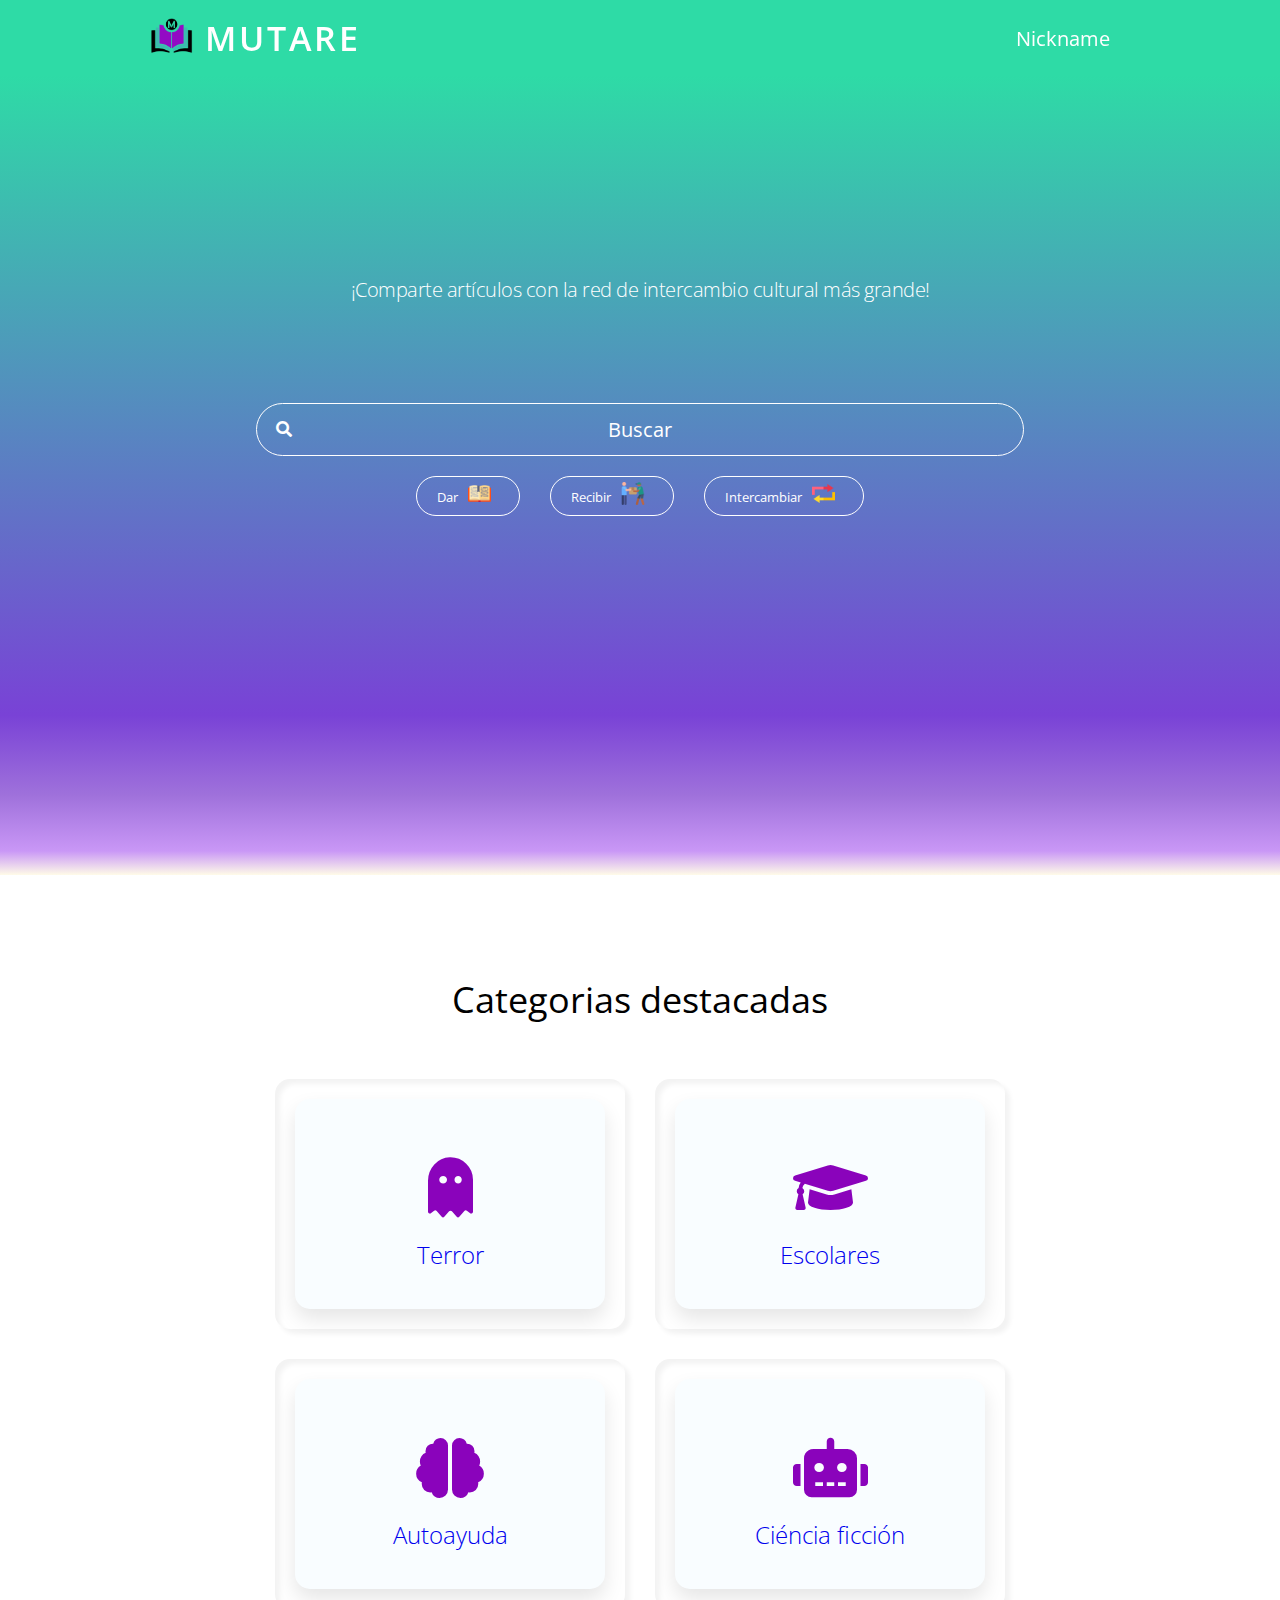
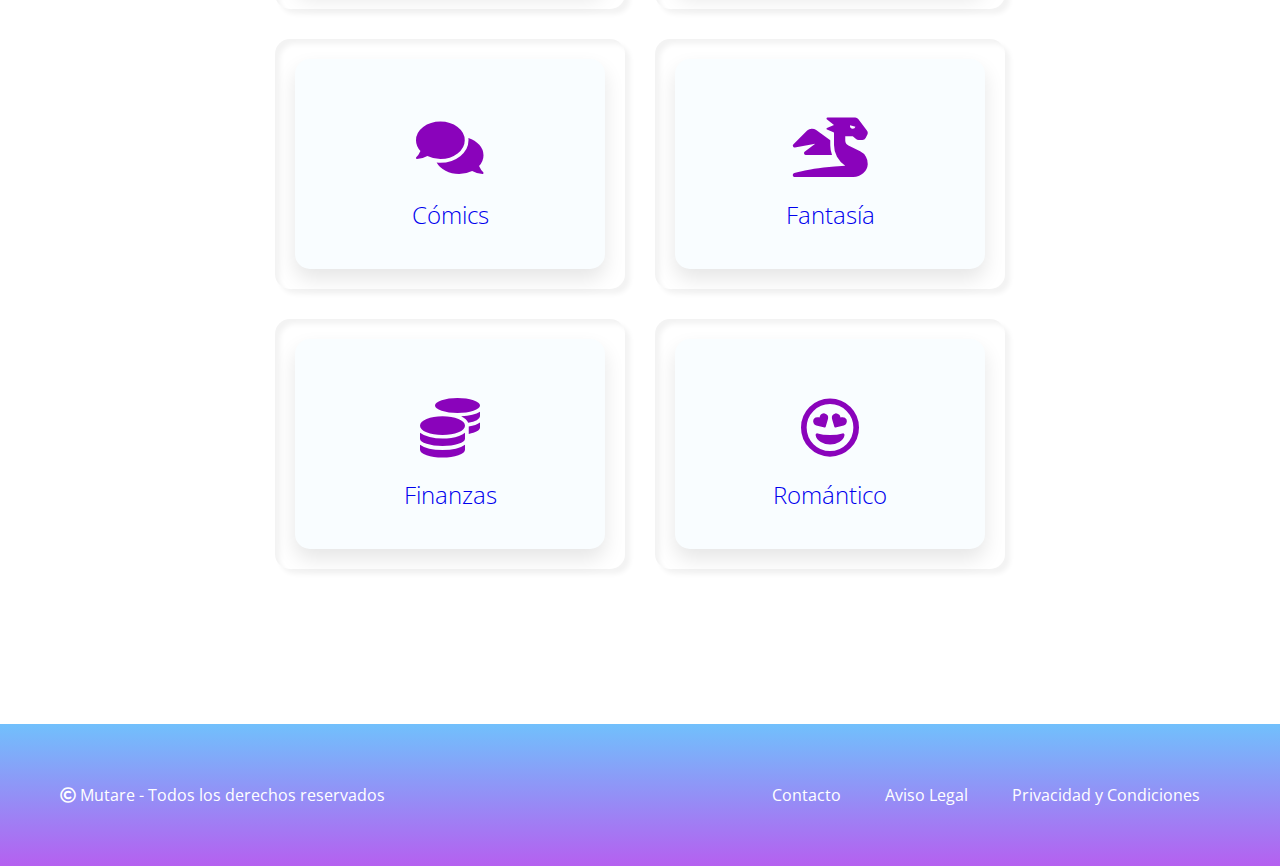
==== commit f5768fcd: "Pongo apartado del perfil en el header y mejoro el responsive" ====
--- a/index.html
+++ b/index.html
@@ -20,6 +20,10 @@
                         <img src="./img/MUTARE_LOGO.png" alt="">
                         <h1>MUTARE</h1>
                     </a>
+                </div>
+                <div class="user">
+                    <a href="./pages/perfil.html"><p>Nickname</p></a>
+                    <a href="./pages/perfil.html"><img src="./img/user.png" alt=""></a>
                 </div>
                 <div class="buttons-navbar">
                     <a href="#">Regístrate</a>
--- a/css/main.css
+++ b/css/main.css
@@ -1,2 +1,2 @@
-*{padding:0;margin:0;box-sizing:border-box;font-family:'Open Sans', sans-serif;-moz-box-sizing:border-box;-webkit-box-sizing:border-box}::-webkit-input-placeholder{color:#585858}:-moz-placeholder{color:#fff}::-moz-placeholder{color:#fff}.barranav{width:100%;height:75px;background:#2edba6;position:relative;z-index:1000}.barranav .navbar.activeScroll{background:#b560fa;background:-webkit-gradient(linear, left top, left bottom, color-stop(80%, #b560f0), color-stop(92%, #d4b3e8), color-stop(96%, #ead7e8), to(#fffbe8));background:linear-gradient(180deg, #b560f0 80%, #d4b3e8 92%, #ead7e8 96%, #fffbe8 100%);-webkit-transition:.4s ease-in-out;transition:.4s ease-in-out}.barranav .navbar.activeScroll .buttons-navbar a:hover{color:#b560fa}.barranav .navbar{z-index:1000;width:100%;padding:15px 150px;position:fixed;display:-webkit-box;display:-ms-flexbox;display:flex;-webkit-box-pack:justify;-ms-flex-pack:justify;justify-content:space-between;-webkit-box-align:center;-ms-flex-align:center;align-items:center;background:transparent;-webkit-transition:.4s ease-in-out;transition:.4s ease-in-out;-ms-flex-wrap:nowrap;flex-wrap:nowrap}.barranav .navbar .logo a{text-decoration:none;display:-webkit-box;display:-ms-flexbox;display:flex;-webkit-box-align:center;-ms-flex-align:center;align-items:center}.barranav .navbar .logo a h1{color:#fff;font-size:34px;font-weight:600;letter-spacing:3px}.barranav .navbar .logo a img{width:3.5vw;margin-right:10px;-webkit-transition:.2s ease-in;transition:.2s ease-in}.barranav .navbar .buttons-navbar{background:transparent}.barranav .navbar .buttons-navbar a{color:#fff;font-weight:600;padding:6px 15px;margin:0 10px;border:2px solid #fff;border-radius:20px;text-decoration:none;-webkit-transition:.2s;transition:.2s}.barranav .navbar .buttons-navbar a:hover{background:#fff;color:#2edba6}.inicio{width:100%;height:800px;background:#2edba6;background:-webkit-gradient(linear, left top, left bottom, from(#2edba6), color-stop(80%, #7942d6), color-stop(90%, #9f71db), color-stop(97%, #c997f6), to(#fffbe8));background:linear-gradient(180deg, #2edba6 0%, #7942d6 80%, #9f71db 90%, #c997f6 97%, #fffbe8 100%)}.inicio .contenedor{width:80%;margin:auto;height:100vh;padding:200px 10vw}.inicio .contenedor h2{color:#fff;font-size:1.6vw;margin:0 0 100px 0;letter-spacing:-0.5px;font-weight:300;text-align:center}.inicio .contenedor input{background:transparent}.inicio .contenedor .search .btn-search{width:100%;position:relative;background:none;border:1px solid #fff;border-radius:110px;padding:12px;text-align:center;font-size:20px;color:#fff;font-family:'Open Sans'}.inicio .contenedor .search .btn-search:focus{outline:none}.inicio .contenedor .search .btn-search::-webkit-input-placeholder{color:#fff}.inicio .contenedor .search .btn-search:-ms-input-placeholder{color:#fff}.inicio .contenedor .search .btn-search::-ms-input-placeholder{color:#fff}.inicio .contenedor .search .btn-search::placeholder{color:#fff}.inicio .contenedor .search .icon{position:absolute;margin-left:20px;margin-top:15px;color:#fff}.inicio .contenedor .buttons.header{width:100%;padding:20px;display:-webkit-box;display:-ms-flexbox;display:flex;-webkit-box-pack:center;-ms-flex-pack:center;justify-content:center}.inicio .contenedor .buttons.header a{position:relative;color:#fff;font-weight:9800;padding:5px 20px;margin:0 15px;border:1px solid #fff;border-radius:25px;cursor:pointer;text-decoration:none;-webkit-transition:.2s;transition:.2s}.inicio .contenedor .buttons.header a p{margin-right:10px;margin-top:6px;font-size:1vw;text-align:center;float:left}.inicio .contenedor .buttons.header img{width:1.8vw;margin-right:8px}@media screen and (max-width: 615px){.barranav .navbar{padding:15px 50px}.barranav .navbar .logo a img{background:#f1d4ff;padding:2px;border-radius:5px}.barranav .navbar .logo a h1{display:none}}@media screen and (max-width: 800px){.barranav .navbar{padding:15px 50px}.barranav .navbar .logo a img{width:50px}.inicio .contenedor{width:100%;padding:200px 50px}.inicio .contenedor h2{font-size:3vw}.inicio .contenedor .buttons.header{padding:20px 25vw;-webkit-box-orient:vertical;-webkit-box-direction:normal;-ms-flex-direction:column;flex-direction:column;-webkit-box-align:center;-ms-flex-align:center;align-items:center}.inicio .contenedor .buttons.header a{width:100%;margin-bottom:25px}.inicio .contenedor .buttons.header a p{font-size:2.5vw}.inicio .contenedor .buttons.header img{width:4vw}}.cat-destacadas{width:100%;padding:100px}.cat-destacadas .contenedor{width:100%;max-width:1700px}.cat-destacadas .contenedor h2{font-size:36px;font-weight:400;text-align:center}.cat-destacadas .categorias{display:-webkit-box;display:-ms-flexbox;display:flex;-webkit-box-pack:center;-ms-flex-pack:center;justify-content:center;-webkit-box-align:center;-ms-flex-align:center;align-items:center;-ms-flex-wrap:wrap;flex-wrap:wrap;padding:40px}.cat-destacadas .categorias .tarjeta{position:relative;min-width:350px;height:250px;-webkit-box-shadow:inset 5px 5px 5px rgba(0,0,0,0.05),inset -5px -5px 5px rgba(255,255,255,0.5),5px 5px 5px rgba(0,0,0,0.05),-5px -5px 5px rgba(255,255,255,0.5);box-shadow:inset 5px 5px 5px rgba(0,0,0,0.05),inset -5px -5px 5px rgba(255,255,255,0.5),5px 5px 5px rgba(0,0,0,0.05),-5px -5px 5px rgba(255,255,255,0.5);border-radius:15px;margin:15px}.cat-destacadas .categorias .tarjeta a:visited{color:#000}.cat-destacadas .categorias .tarjeta .caja{position:absolute;top:20px;left:20px;right:20px;bottom:20px;background:#f9fdff;-webkit-box-shadow:0 10px 20px rgba(0,0,0,0.1);box-shadow:0 10px 20px rgba(0,0,0,0.1);border-radius:15px;display:-webkit-box;display:-ms-flexbox;display:flex;-webkit-box-pack:center;-ms-flex-pack:center;justify-content:center;-webkit-box-align:center;-ms-flex-align:center;align-items:center;-webkit-transition:0.4s;transition:0.4s}.cat-destacadas .categorias .tarjeta .caja .contenido-tarjeta{padding:20px;text-align:center}.cat-destacadas .categorias .tarjeta .caja .contenido-tarjeta h3{font-size:24px;font-weight:300;-webkit-transition:0.5s;transition:0.5s}.cat-destacadas .categorias .tarjeta .caja .contenido-tarjeta i{color:#8a03bb;font-size:60px;margin:20px;-webkit-transition:0.5s;transition:0.5s}.cat-destacadas .categorias .tarjeta:hover .caja{-webkit-transform:translateY(-45px);transform:translateY(-45px);-webkit-box-shadow:0 10px 20px rgba(0,0,0,0.3);box-shadow:0 10px 20px rgba(0,0,0,0.3);background:#2edba6}.cat-destacadas .categorias .tarjeta:hover .caja .contenido-tarjeta i{color:#fff}.cat-destacadas .categorias .tarjeta:hover .caja .contenido-tarjeta h3{color:#fff}@media screen and (max-width: 800px){.cat-destacadas{padding:100px 50px}}.header-libros{width:100%;height:380px;padding:50px 150px}.header-libros h2{margin-bottom:40px;font-size:40px;font-weight:600;letter-spacing:1px;color:violet}.header-libros .search .btn-search{width:60%;position:relative;background:none;border:1px solid #505050;border-radius:110px;padding:8px;font-size:20px;color:#414040;font-family:'Open Sans'}.header-libros .search .btn-search:focus{outline:none}.header-libros .search .icon{position:absolute;margin-left:20px;margin-top:15px;color:#000}.header-libros .sugerencias{width:100%;height:100px;padding:20px}.header-libros .sugerencias .buttons.sugerencias{width:100%;padding:0px;display:-webkit-box;display:-ms-flexbox;display:flex;-webkit-box-pack:left;-ms-flex-pack:left;justify-content:left;-webkit-box-align:center;-ms-flex-align:center;align-items:center;-ms-flex-wrap:wrap;flex-wrap:wrap}.header-libros .sugerencias .buttons.sugerencias a{color:#1cf1c3;font-weight:600;padding:6px 15px;margin-right:15px;border:2px solid #1cf1c3;border-radius:20px;text-decoration:none;-webkit-transition:.2s;transition:.2s}.header-libros .sugerencias .buttons.sugerencias a:hover{background:#1cf1c3;color:#fff}@media screen and (max-width: 800px){.header-libros{padding:50px 50px}}.editoriales{width:100%;padding:0px 100px}.editoriales .contenedor{width:100%;max-width:1700px;margin-bottom:80px}.editoriales .contenedor h2{font-size:36px;font-weight:400;margin-bottom:50px;text-align:center}.editoriales .contenedor .tarjetas{position:relative;display:-webkit-box;display:-ms-flexbox;display:flex;-ms-flex-wrap:wrap;flex-wrap:wrap;-ms-flex-pack:distribute;justify-content:space-around}.editoriales .contenedor .tarjetas a{text-decoration:none}.editoriales .contenedor .tarjetas .caja{position:relative;padding:50px;width:320px;height:320px;border-radius:10px;background:rgba(181,96,250,0.2);margin-bottom:40px;overflow:hidden;display:-webkit-box;display:-ms-flexbox;display:flex;-webkit-box-pack:center;-ms-flex-pack:center;justify-content:center;-webkit-box-align:center;-ms-flex-align:center;align-items:center;-webkit-box-orient:vertical;-webkit-box-direction:normal;-ms-flex-direction:column;flex-direction:column;-webkit-transition:.2s ease-in-out;transition:.2s ease-in-out}.editoriales .contenedor .tarjetas .caja:hover{background:rgba(46,219,166,0.5)}.editoriales .contenedor .tarjetas .caja:hover .contenido p{color:#fff}.editoriales .contenedor .tarjetas .caja .imgcaja img{width:100%;border-radius:10px}.editoriales .contenedor .tarjetas .caja .contenido{display:-webkit-box;display:-ms-flexbox;display:flex;-webkit-box-align:center;-ms-flex-align:center;align-items:center;-webkit-box-pack:center;-ms-flex-pack:center;justify-content:center}.editoriales .contenedor .tarjetas .caja .contenido p{font-size:28px;color:#000;-webkit-transition:.3s;transition:.3s}@media screen and (max-width: 800px){.editoriales{padding:0px 50px}.editoriales .contenedor .tarjetas .caja{width:250px;height:250px;padding:30px}.editoriales .contenedor .tarjetas .caja .imgcaja{padding:10px}.editoriales .contenedor .tarjetas .caja .imgcaja img{width:100%}}.libro{width:100%;padding:100px 150px}.libro .product .description{display:-webkit-box;display:-ms-flexbox;display:flex;-webkit-box-pack:left;-ms-flex-pack:left;justify-content:left;-webkit-box-align:center;-ms-flex-align:center;align-items:center}.libro .product .description .image img{width:13vw;border-radius:10px}.libro .product .description .inf{padding:0px 50px}.libro .product .description .inf h2{font-size:2.6vw;font-weight:500;letter-spacing:.8px;margin-bottom:10px;color:#333}.libro .product .description .inf .editorial{margin-bottom:10px}.libro .product .description .inf .text{color:#333;font-size:1vw;margin-bottom:30px}.libro .product .description .inf form{margin-bottom:10px}.libro .product .description .inf form .clasificacion{unicode-bidi:bidi-override}.libro .product .description .inf form .clasificacion input[type='radio']{display:none}.libro .product .description .inf form .clasificacion input[type='radio']:checked ~ label{color:#b560fa}.libro .product .description .inf form .clasificacion label{color:grey}.libro .product .description .inf form .clasificacion label:hover ~ label{color:#b560fa}.libro .product .description .inf button{font-size:1.1vw;padding:.2vw 1.2vw;border:0.15vw solid #b560fa;color:#b560fa;border-radius:20px;background:none;cursor:pointer;-webkit-transition:.2s ease-in-out;transition:.2s ease-in-out}.libro .product .description .inf button:hover{color:#fff;background:#b560fa}.libro .product .additional-inf{padding:50px 0px}.libro .product .additional-inf h3{font-size:24px;font-weight:400;margin-bottom:25px;text-align:center}.libro .product .additional-inf p{color:#333;margin-bottom:10px}.libro .recomendation{width:100%}.libro .recomendation h3{font-size:28px;font-weight:400;text-align:center;margin-bottom:55px}.libro .recomendation .contenedor{padding:0px 0px;display:-webkit-box;display:-ms-flexbox;display:flex;-ms-flex-pack:distribute;justify-content:space-around;-webkit-box-align:center;-ms-flex-align:center;align-items:center;-ms-flex-wrap:wrap;flex-wrap:wrap}.libro .recomendation .contenedor a{text-decoration:none;color:#333}.libro .recomendation .contenedor .book{padding:20px;background:rgba(0,0,0,0.05);margin-bottom:10px;border-radius:10px;-webkit-transition:.2s ease-in-out;transition:.2s ease-in-out}.libro .recomendation .contenedor .book:hover{background:rgba(46,219,166,0.2)}.libro .recomendation .contenedor .book:hover .description{color:#444}.libro .recomendation .contenedor .book .image{text-align:center}.libro .recomendation .contenedor .book .image img{width:11.5vw;border-radius:10px}.libro .recomendation .contenedor .book .description{width:100%;text-align:center;padding:20px 15px;-webkit-transition:.2s ease-in-out;transition:.2s ease-in-out}.libro .recomendation .contenedor .book .description .title{font-size:20px;font-weight:400;margin-bottom:5px}@media screen and (max-width: 800px){.libro{padding:50px 50px}.libro .product .description{-webkit-box-orient:vertical;-webkit-box-direction:normal;-ms-flex-direction:column;flex-direction:column}.libro .product .description .image{margin-bottom:10px}.libro .product .description .image img{width:35vw}.libro .product .description .inf{padding:0px}.libro .product .description .inf h2{font-size:3.5vw;text-align:center}.libro .product .description .inf .text{font-size:2vw}.libro .product .description .inf button{font-size:2vw}.libro .recomendation .contenedor{-webkit-box-orient:vertical;-webkit-box-direction:normal;-ms-flex-direction:column;flex-direction:column}}.dar-libro{width:100%;padding:80px 150px}.dar-libro h2{margin-bottom:40px;font-size:40px;font-weight:600;letter-spacing:1px;color:#2edba6}.dar-libro .contenedor{display:-webkit-box;display:-ms-flexbox;display:flex;-webkit-box-pack:justify;-ms-flex-pack:justify;justify-content:space-between;-ms-flex-wrap:wrap;flex-wrap:wrap}.dar-libro .contenedor .formulario form{width:1000px;margin-bottom:40px}.dar-libro .contenedor .formulario form h4{margin-bottom:20px;font-size:24px;font-weight:500}.dar-libro .contenedor .formulario form p{padding:2px 0px;margin-bottom:20px;font-size:20px;color:#b560fa;border-bottom:2px solid #2edba6}.dar-libro .contenedor .formulario form p:focus{border-bottom:2px solid #b560fa}.dar-libro .contenedor .formulario form p input{font-size:20px;border:none}.dar-libro .contenedor .formulario form p input:focus{outline:none}.dar-libro .contenedor .formulario form input[type='submit']{width:100%;padding:3px;font-size:20px;color:#b560fa;border:2px solid #b560fa;border-radius:8px;background:transparent;-webkit-transition:.1s ease-in-out;transition:.1s ease-in-out}.dar-libro .contenedor .formulario form input[type='submit']:hover{color:#fff;background:#b560fa}.dar-libro .contenedor .colaboradores h3{margin-bottom:20px;font-size:24px;font-weight:500}.dar-libro .contenedor .colaboradores .contenedor{display:-webkit-box;display:-ms-flexbox;display:flex;-webkit-box-orient:vertical;-webkit-box-direction:normal;-ms-flex-direction:column;flex-direction:column;-webkit-box-pack:center;-ms-flex-pack:center;justify-content:center;-webkit-box-align:center;-ms-flex-align:center;align-items:center}.dar-libro .contenedor .colaboradores .contenedor img{width:12vw}.perfil{width:100%;padding:80px 150px}.perfil h2{margin-bottom:40px;font-size:40px;font-weight:600;letter-spacing:1px;color:#2edba6}.perfil .contenedor{display:-webkit-box;display:-ms-flexbox;display:flex;-webkit-box-align:center;-ms-flex-align:center;align-items:center;-webkit-box-pack:center;-ms-flex-pack:center;justify-content:center;-webkit-box-orient:vertical;-webkit-box-direction:normal;-ms-flex-direction:column;flex-direction:column}.perfil .contenedor .img-user img{width:20vw}.perfil .contenedor .inf-user{text-align:center}.perfil .contenedor .inf-user h4{font-size:30px;font-weight:400;margin-bottom:10px}.perfil .contenedor .inf-user p{font-size:18px;margin-bottom:6px}footer{background:#71c0fc;background:-webkit-gradient(linear, left top, left bottom, from(#71c0fc), to(#b560f0));background:linear-gradient(180deg, #71c0fc 0%, #b560f0 100%);padding:60px;color:#fff;bottom:0}footer .contenedor{display:-webkit-box;display:-ms-flexbox;display:flex;-webkit-box-pack:justify;-ms-flex-pack:justify;justify-content:space-between}footer .contenedor .links p{display:inline-block;margin:0 20px}footer .contenedor .links p a{text-decoration:none;color:#fff}
+*{padding:0;margin:0;box-sizing:border-box;font-family:'Open Sans', sans-serif;-moz-box-sizing:border-box;-webkit-box-sizing:border-box}::-webkit-input-placeholder{color:#585858}:-moz-placeholder{color:#fff}::-moz-placeholder{color:#fff}.barranav{width:100%;height:75px;background:#2edba6;position:relative;z-index:1000}.barranav .navbar.activeScroll{background:#b560fa;background:-webkit-gradient(linear, left top, left bottom, color-stop(80%, #b560f0), color-stop(92%, #d4b3e8), color-stop(96%, #ead7e8), to(#fffbe8));background:linear-gradient(180deg, #b560f0 80%, #d4b3e8 92%, #ead7e8 96%, #fffbe8 100%);-webkit-transition:.4s ease-in-out;transition:.4s ease-in-out}.barranav .navbar.activeScroll .buttons-navbar a:hover{color:#b560fa}.barranav .navbar{z-index:1000;width:100%;padding:15px 150px;position:fixed;display:-webkit-box;display:-ms-flexbox;display:flex;-webkit-box-pack:justify;-ms-flex-pack:justify;justify-content:space-between;-webkit-box-align:center;-ms-flex-align:center;align-items:center;background:transparent;-webkit-transition:.4s ease-in-out;transition:.4s ease-in-out;-ms-flex-wrap:nowrap;flex-wrap:nowrap}.barranav .navbar .logo a{text-decoration:none;display:-webkit-box;display:-ms-flexbox;display:flex;-webkit-box-align:center;-ms-flex-align:center;align-items:center}.barranav .navbar .logo a h1{color:#fff;font-size:34px;font-weight:600;letter-spacing:3px}.barranav .navbar .logo a img{width:3.5vw;margin-right:10px;-webkit-transition:.2s ease-in;transition:.2s ease-in}.barranav .navbar .user{display:-webkit-box;display:-ms-flexbox;display:flex;-webkit-box-align:center;-ms-flex-align:center;align-items:center}.barranav .navbar .user a{text-decoration:none;margin-left:20px}.barranav .navbar .user a p{color:#fff;font-size:20px;display:inline-block}.barranav .navbar .user a img{width:50px}.barranav .navbar .buttons-navbar{background:transparent;display:none}.barranav .navbar .buttons-navbar a{color:#fff;font-weight:600;padding:6px 15px;margin:0 10px;border:2px solid #fff;border-radius:20px;text-decoration:none;-webkit-transition:.2s;transition:.2s}.barranav .navbar .buttons-navbar a:hover{background:#fff;color:#2edba6}.inicio{width:100%;height:800px;background:#2edba6;background:-webkit-gradient(linear, left top, left bottom, from(#2edba6), color-stop(80%, #7942d6), color-stop(90%, #9f71db), color-stop(97%, #c997f6), to(#fffbe8));background:linear-gradient(180deg, #2edba6 0%, #7942d6 80%, #9f71db 90%, #c997f6 97%, #fffbe8 100%)}.inicio .contenedor{width:80%;margin:auto;height:100vh;padding:200px 10vw}.inicio .contenedor h2{color:#fff;font-size:1.6vw;margin:0 0 100px 0;letter-spacing:-0.5px;font-weight:300;text-align:center}.inicio .contenedor input{background:transparent}.inicio .contenedor .search .btn-search{width:100%;position:relative;background:none;border:1px solid #fff;border-radius:110px;padding:12px;text-align:center;font-size:20px;color:#fff;font-family:'Open Sans'}.inicio .contenedor .search .btn-search:focus{outline:none}.inicio .contenedor .search .btn-search::-webkit-input-placeholder{color:#fff}.inicio .contenedor .search .btn-search:-ms-input-placeholder{color:#fff}.inicio .contenedor .search .btn-search::-ms-input-placeholder{color:#fff}.inicio .contenedor .search .btn-search::placeholder{color:#fff}.inicio .contenedor .search .icon{position:absolute;margin-left:20px;margin-top:15px;color:#fff}.inicio .contenedor .buttons.header{width:100%;padding:20px;display:-webkit-box;display:-ms-flexbox;display:flex;-webkit-box-pack:center;-ms-flex-pack:center;justify-content:center}.inicio .contenedor .buttons.header a{position:relative;color:#fff;font-weight:9800;padding:5px 20px;margin:0 15px;border:1px solid #fff;border-radius:25px;cursor:pointer;text-decoration:none;-webkit-transition:.2s;transition:.2s}.inicio .contenedor .buttons.header a p{margin-right:10px;margin-top:6px;font-size:1vw;text-align:center;float:left}.inicio .contenedor .buttons.header a:hover{color:#7c60fa;background:#fff}.inicio .contenedor .buttons.header img{width:1.8vw;margin-right:8px}@media screen and (max-width: 615px){.barranav .navbar{padding:15px 50px}.barranav .navbar .logo a img{background:#f1d4ff;padding:2px;border-radius:5px}.barranav .navbar .logo a h1{display:none}}@media screen and (max-width: 800px){.barranav .navbar{padding:15px 50px}.barranav .navbar .logo a img{width:50px}.inicio .contenedor{width:100%;padding:200px 50px}.inicio .contenedor h2{font-size:3vw}.inicio .contenedor .buttons.header{padding:20px 25vw;-webkit-box-orient:vertical;-webkit-box-direction:normal;-ms-flex-direction:column;flex-direction:column;-webkit-box-align:center;-ms-flex-align:center;align-items:center}.inicio .contenedor .buttons.header a{width:100%;margin-bottom:25px}.inicio .contenedor .buttons.header a p{font-size:2.5vw}.inicio .contenedor .buttons.header img{width:4vw}}.cat-destacadas{width:100%;padding:100px}.cat-destacadas .contenedor{width:100%;max-width:1700px}.cat-destacadas .contenedor h2{font-size:36px;font-weight:400;text-align:center}.cat-destacadas .categorias{display:-webkit-box;display:-ms-flexbox;display:flex;-webkit-box-pack:center;-ms-flex-pack:center;justify-content:center;-webkit-box-align:center;-ms-flex-align:center;align-items:center;-ms-flex-wrap:wrap;flex-wrap:wrap;padding:40px}.cat-destacadas .categorias .tarjeta{position:relative;min-width:350px;height:250px;-webkit-box-shadow:inset 5px 5px 5px rgba(0,0,0,0.05),inset -5px -5px 5px rgba(255,255,255,0.5),5px 5px 5px rgba(0,0,0,0.05),-5px -5px 5px rgba(255,255,255,0.5);box-shadow:inset 5px 5px 5px rgba(0,0,0,0.05),inset -5px -5px 5px rgba(255,255,255,0.5),5px 5px 5px rgba(0,0,0,0.05),-5px -5px 5px rgba(255,255,255,0.5);border-radius:15px;margin:15px}.cat-destacadas .categorias .tarjeta a:visited{color:#000}.cat-destacadas .categorias .tarjeta .caja{position:absolute;top:20px;left:20px;right:20px;bottom:20px;background:#f9fdff;-webkit-box-shadow:0 10px 20px rgba(0,0,0,0.1);box-shadow:0 10px 20px rgba(0,0,0,0.1);border-radius:15px;display:-webkit-box;display:-ms-flexbox;display:flex;-webkit-box-pack:center;-ms-flex-pack:center;justify-content:center;-webkit-box-align:center;-ms-flex-align:center;align-items:center;-webkit-transition:0.4s;transition:0.4s}.cat-destacadas .categorias .tarjeta .caja .contenido-tarjeta{padding:20px;text-align:center}.cat-destacadas .categorias .tarjeta .caja .contenido-tarjeta h3{font-size:24px;font-weight:300;-webkit-transition:0.5s;transition:0.5s}.cat-destacadas .categorias .tarjeta .caja .contenido-tarjeta i{color:#8a03bb;font-size:60px;margin:20px;-webkit-transition:0.5s;transition:0.5s}.cat-destacadas .categorias .tarjeta:hover .caja{-webkit-transform:translateY(-45px);transform:translateY(-45px);-webkit-box-shadow:0 10px 20px rgba(0,0,0,0.3);box-shadow:0 10px 20px rgba(0,0,0,0.3);background:#2edba6}.cat-destacadas .categorias .tarjeta:hover .caja .contenido-tarjeta i{color:#fff}.cat-destacadas .categorias .tarjeta:hover .caja .contenido-tarjeta h3{color:#fff}@media screen and (max-width: 800px){.cat-destacadas{padding:100px 50px}}.header-libros{width:100%;padding:50px 150px}.header-libros h2{margin-bottom:40px;font-size:40px;font-weight:600;letter-spacing:1px;color:violet}.header-libros .search .btn-search{width:60%;position:relative;background:none;border:1px solid #505050;border-radius:110px;padding:8px;font-size:20px;color:#414040;font-family:'Open Sans'}.header-libros .search .btn-search:focus{outline:none}.header-libros .search .icon{position:absolute;margin-left:20px;margin-top:15px;color:#000}.header-libros .sugerencias{width:100%;padding:20px}.header-libros .sugerencias p{margin-bottom:10px}.header-libros .sugerencias .buttons.sugerencias{width:100%;padding:0px;display:-webkit-box;display:-ms-flexbox;display:flex;-webkit-box-pack:left;-ms-flex-pack:left;justify-content:left;-webkit-box-align:center;-ms-flex-align:center;align-items:center;-ms-flex-wrap:wrap;flex-wrap:wrap}.header-libros .sugerencias .buttons.sugerencias a{color:#1cf1c3;font-weight:600;padding:6px 15px;margin-right:15px;margin-bottom:5px;border:2px solid #1cf1c3;border-radius:20px;text-decoration:none;-webkit-transition:.2s;transition:.2s}.header-libros .sugerencias .buttons.sugerencias a:hover{background:#1cf1c3;color:#fff}@media screen and (max-width: 800px){.header-libros{padding:50px 50px}}.editoriales{width:100%;padding:0px 100px}.editoriales .contenedor{width:100%;max-width:1700px;margin-bottom:80px}.editoriales .contenedor h2{font-size:36px;font-weight:400;margin-bottom:50px;text-align:center}.editoriales .contenedor .tarjetas{position:relative;display:-webkit-box;display:-ms-flexbox;display:flex;-ms-flex-wrap:wrap;flex-wrap:wrap;-ms-flex-pack:distribute;justify-content:space-around}.editoriales .contenedor .tarjetas a{text-decoration:none}.editoriales .contenedor .tarjetas .caja{position:relative;padding:50px;width:320px;height:320px;border-radius:10px;background:rgba(181,96,250,0.2);margin-bottom:40px;overflow:hidden;display:-webkit-box;display:-ms-flexbox;display:flex;-webkit-box-pack:center;-ms-flex-pack:center;justify-content:center;-webkit-box-align:center;-ms-flex-align:center;align-items:center;-webkit-box-orient:vertical;-webkit-box-direction:normal;-ms-flex-direction:column;flex-direction:column;-webkit-transition:.2s ease-in-out;transition:.2s ease-in-out}.editoriales .contenedor .tarjetas .caja:hover{background:rgba(46,219,166,0.5)}.editoriales .contenedor .tarjetas .caja:hover .contenido p{color:#fff}.editoriales .contenedor .tarjetas .caja .imgcaja img{width:100%;border-radius:10px}.editoriales .contenedor .tarjetas .caja .contenido{display:-webkit-box;display:-ms-flexbox;display:flex;-webkit-box-align:center;-ms-flex-align:center;align-items:center;-webkit-box-pack:center;-ms-flex-pack:center;justify-content:center}.editoriales .contenedor .tarjetas .caja .contenido p{font-size:28px;color:#000;-webkit-transition:.3s;transition:.3s}@media screen and (max-width: 800px){.editoriales{padding:0px 50px}.editoriales .contenedor .tarjetas .caja{width:250px;height:250px;padding:30px}.editoriales .contenedor .tarjetas .caja .imgcaja{padding:10px}.editoriales .contenedor .tarjetas .caja .imgcaja img{width:100%}}.libro{width:100%;padding:100px 150px}.libro .product .description{display:-webkit-box;display:-ms-flexbox;display:flex;-webkit-box-pack:left;-ms-flex-pack:left;justify-content:left;-webkit-box-align:center;-ms-flex-align:center;align-items:center}.libro .product .description .image img{width:13vw;border-radius:10px}.libro .product .description .inf{padding:0px 50px}.libro .product .description .inf h2{font-size:2.6vw;font-weight:500;letter-spacing:.8px;margin-bottom:10px;color:#333}.libro .product .description .inf .editorial{margin-bottom:10px}.libro .product .description .inf .text{color:#333;font-size:1vw;margin-bottom:30px}.libro .product .description .inf form{margin-bottom:10px}.libro .product .description .inf form .clasificacion{unicode-bidi:bidi-override}.libro .product .description .inf form .clasificacion input[type='radio']{display:none}.libro .product .description .inf form .clasificacion input[type='radio']:checked ~ label{color:#b560fa}.libro .product .description .inf form .clasificacion label{color:grey}.libro .product .description .inf form .clasificacion label:hover ~ label{color:#b560fa}.libro .product .description .inf button{font-size:1.1vw;padding:.2vw 1.2vw;border:0.15vw solid #b560fa;color:#b560fa;border-radius:20px;background:none;cursor:pointer;-webkit-transition:.2s ease-in-out;transition:.2s ease-in-out}.libro .product .description .inf button:hover{color:#fff;background:#b560fa}.libro .product .additional-inf{padding:50px 0px}.libro .product .additional-inf h3{font-size:24px;font-weight:400;margin-bottom:25px;text-align:center}.libro .product .additional-inf p{color:#333;margin-bottom:10px}.libro .recomendation{width:100%}.libro .recomendation h3{font-size:28px;font-weight:400;text-align:center;margin-bottom:55px}.libro .recomendation .contenedor{padding:0px 0px;display:-webkit-box;display:-ms-flexbox;display:flex;-ms-flex-pack:distribute;justify-content:space-around;-webkit-box-align:center;-ms-flex-align:center;align-items:center;-ms-flex-wrap:wrap;flex-wrap:wrap}.libro .recomendation .contenedor a{text-decoration:none;color:#333}.libro .recomendation .contenedor .book{padding:20px;background:rgba(0,0,0,0.05);margin-bottom:10px;border-radius:10px;-webkit-transition:.2s ease-in-out;transition:.2s ease-in-out}.libro .recomendation .contenedor .book:hover{background:rgba(46,219,166,0.2)}.libro .recomendation .contenedor .book:hover .description{color:#444}.libro .recomendation .contenedor .book .image{text-align:center}.libro .recomendation .contenedor .book .image img{width:11.5vw;border-radius:10px}.libro .recomendation .contenedor .book .description{width:100%;text-align:center;padding:20px 15px;-webkit-transition:.2s ease-in-out;transition:.2s ease-in-out}.libro .recomendation .contenedor .book .description .title{font-size:20px;font-weight:400;margin-bottom:5px}@media screen and (max-width: 800px){.libro{padding:50px 50px}.libro .product .description{-webkit-box-orient:vertical;-webkit-box-direction:normal;-ms-flex-direction:column;flex-direction:column}.libro .product .description .image{margin-bottom:10px}.libro .product .description .image img{width:35vw}.libro .product .description .inf{padding:0px}.libro .product .description .inf h2{font-size:3.5vw;text-align:center}.libro .product .description .inf .text{font-size:2vw}.libro .product .description .inf button{font-size:2vw}.libro .recomendation .contenedor{-webkit-box-orient:vertical;-webkit-box-direction:normal;-ms-flex-direction:column;flex-direction:column}}.dar-libro{width:100%;padding:80px 150px}.dar-libro h2{margin-bottom:40px;font-size:40px;font-weight:600;letter-spacing:1px;color:#2edba6}.dar-libro .contenedor{display:-webkit-box;display:-ms-flexbox;display:flex;-webkit-box-pack:center;-ms-flex-pack:center;justify-content:center;-ms-flex-wrap:wrap;flex-wrap:wrap}.dar-libro .contenedor .formulario form{width:100%;margin-bottom:40px}.dar-libro .contenedor .formulario form h4{margin-bottom:20px;font-size:24px;font-weight:500}.dar-libro .contenedor .formulario form p{padding:2px 0px;margin-bottom:20px;font-size:20px;color:#b560fa;border-bottom:2px solid #2edba6}.dar-libro .contenedor .formulario form p:focus{border-bottom:2px solid #b560fa}.dar-libro .contenedor .formulario form p input{font-size:20px;border:none}.dar-libro .contenedor .formulario form p input:focus{outline:none}.dar-libro .contenedor .formulario form p input[type='file']+label{overflow:hidden;background:chartreuse}.dar-libro .contenedor .formulario form input[type='submit']{width:100%;padding:3px;font-size:20px;color:#b560fa;border:2px solid #b560fa;border-radius:8px;background:transparent;-webkit-transition:.1s ease-in-out;transition:.1s ease-in-out}.dar-libro .contenedor .formulario form input[type='submit']:hover{color:#fff;background:#b560fa}.dar-libro .contenedor .colaboradores h3{margin-bottom:20px;font-size:24px;font-weight:500}.dar-libro .contenedor .colaboradores .contenedor{display:-webkit-box;display:-ms-flexbox;display:flex;-webkit-box-orient:vertical;-webkit-box-direction:normal;-ms-flex-direction:column;flex-direction:column;-webkit-box-pack:center;-ms-flex-pack:center;justify-content:center;-webkit-box-align:center;-ms-flex-align:center;align-items:center}.dar-libro .contenedor .colaboradores .contenedor img{width:12vw}@media screen and (max-width: 800px){.dar-libro{padding:80px 50px}.dar-libro .contenedor .formulario form p input{font-size:4vw}.dar-libro .contenedor .colaboradores .contenedor{-webkit-box-orient:horizontal;-webkit-box-direction:normal;-ms-flex-direction:row;flex-direction:row}.dar-libro .contenedor .colaboradores .contenedor img{width:22vw}}.perfil{width:100%;padding:80px 150px}.perfil h2{margin-bottom:40px;font-size:40px;font-weight:600;letter-spacing:1px;color:#2edba6}.perfil .contenedor{display:-webkit-box;display:-ms-flexbox;display:flex;-webkit-box-align:center;-ms-flex-align:center;align-items:center;-webkit-box-pack:center;-ms-flex-pack:center;justify-content:center;-webkit-box-orient:vertical;-webkit-box-direction:normal;-ms-flex-direction:column;flex-direction:column}.perfil .contenedor .img-user img{width:20vw}.perfil .contenedor .inf-user{text-align:center}.perfil .contenedor .inf-user h4{font-size:30px;font-weight:400;margin-bottom:10px}.perfil .contenedor .inf-user p{font-size:18px;margin-bottom:6px}.perfil .contenedor .inf-user button{margin-top:10px;font-size:18px;background:transparent;padding:6px;color:#2edba6;border-radius:5px;border:2px solid #2edba6;-webkit-transition:.1s ease-in-out;transition:.1s ease-in-out}.perfil .contenedor .inf-user button:hover{background:#2edba6;color:#fff;cursor:pointer}.perfil .contenedor .inf-user button:focus{outline:none}@media screen and (max-width: 800px){.perfil{padding:80px 50px}.perfil h2{text-align:center}.perfil .contenedor .img-user img{width:35vw}}footer{background:#71c0fc;background:-webkit-gradient(linear, left top, left bottom, from(#71c0fc), to(#b560f0));background:linear-gradient(180deg, #71c0fc 0%, #b560f0 100%);padding:60px;color:#fff;bottom:0}footer .contenedor{display:-webkit-box;display:-ms-flexbox;display:flex;-webkit-box-pack:justify;-ms-flex-pack:justify;justify-content:space-between}footer .contenedor .links p{display:inline-block;margin:0 20px}footer .contenedor .links p a{text-decoration:none;color:#fff}
 /*# sourceMappingURL=main.css.map */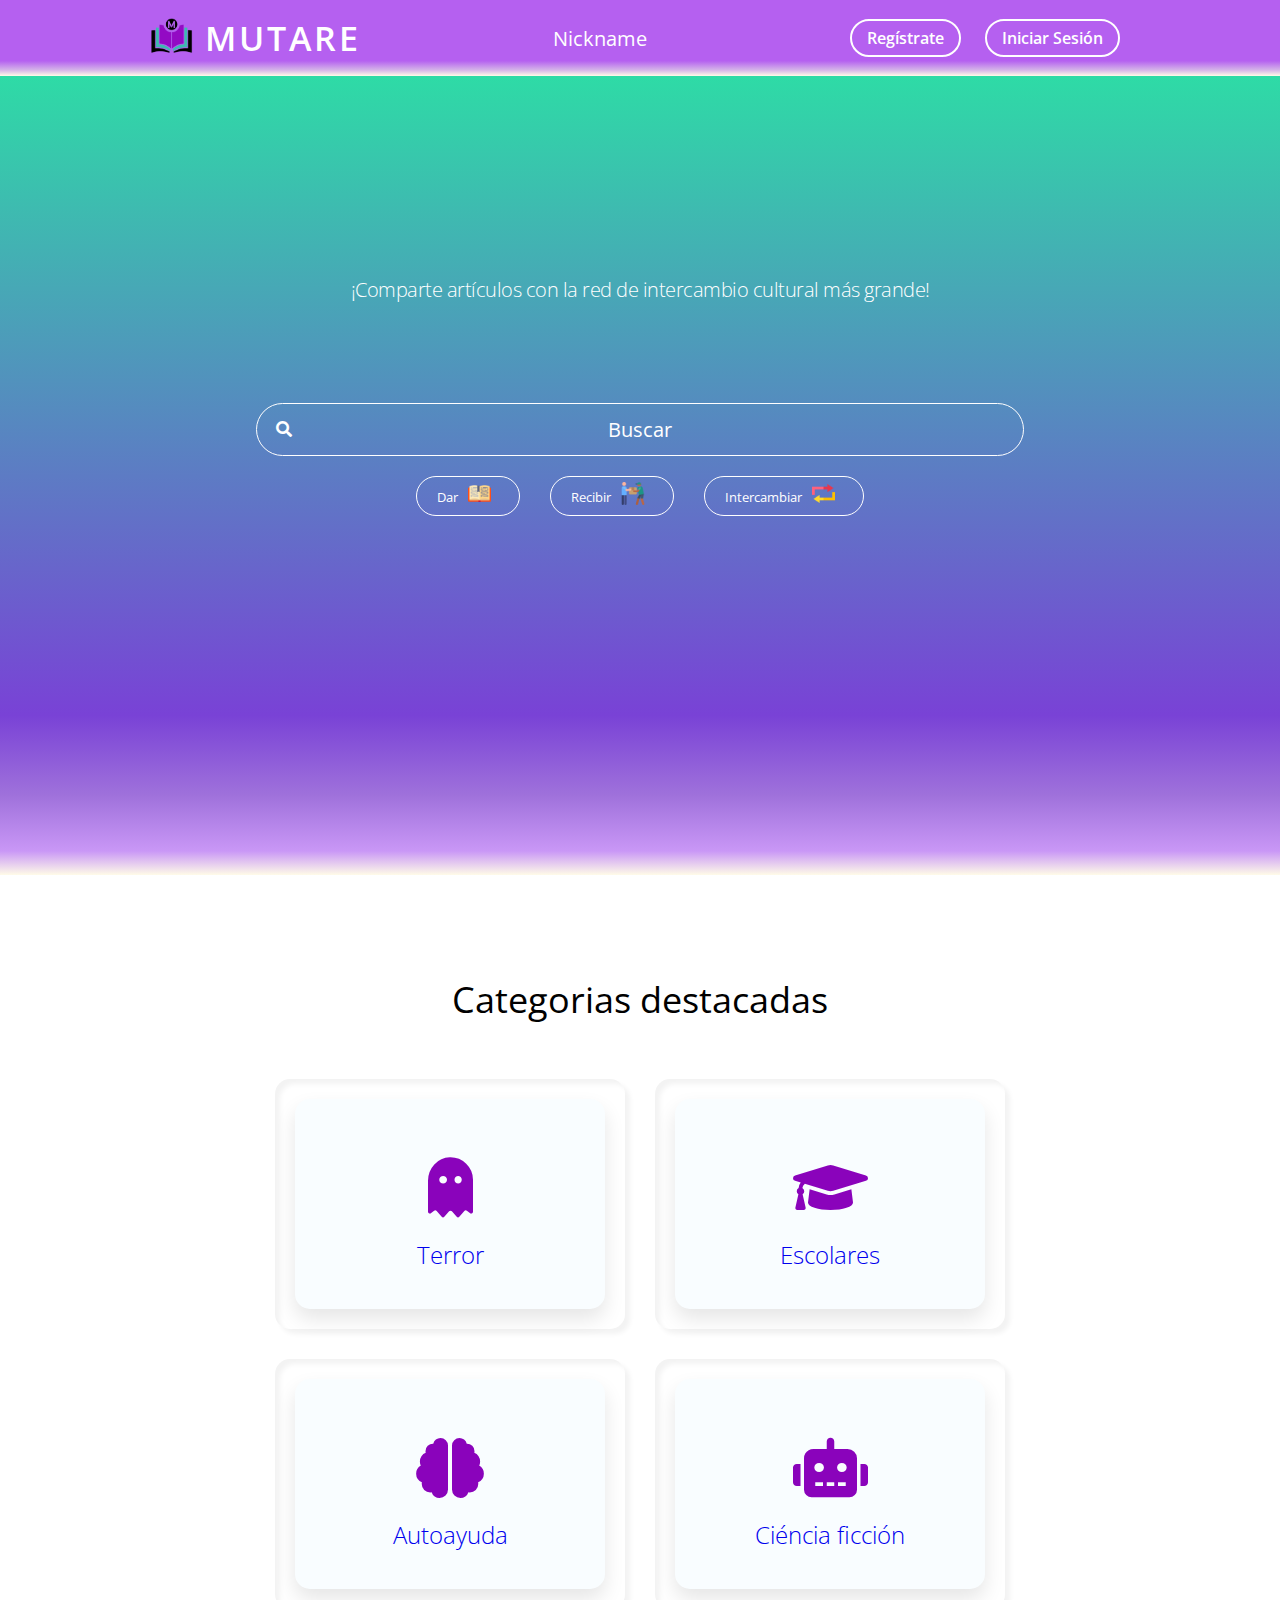
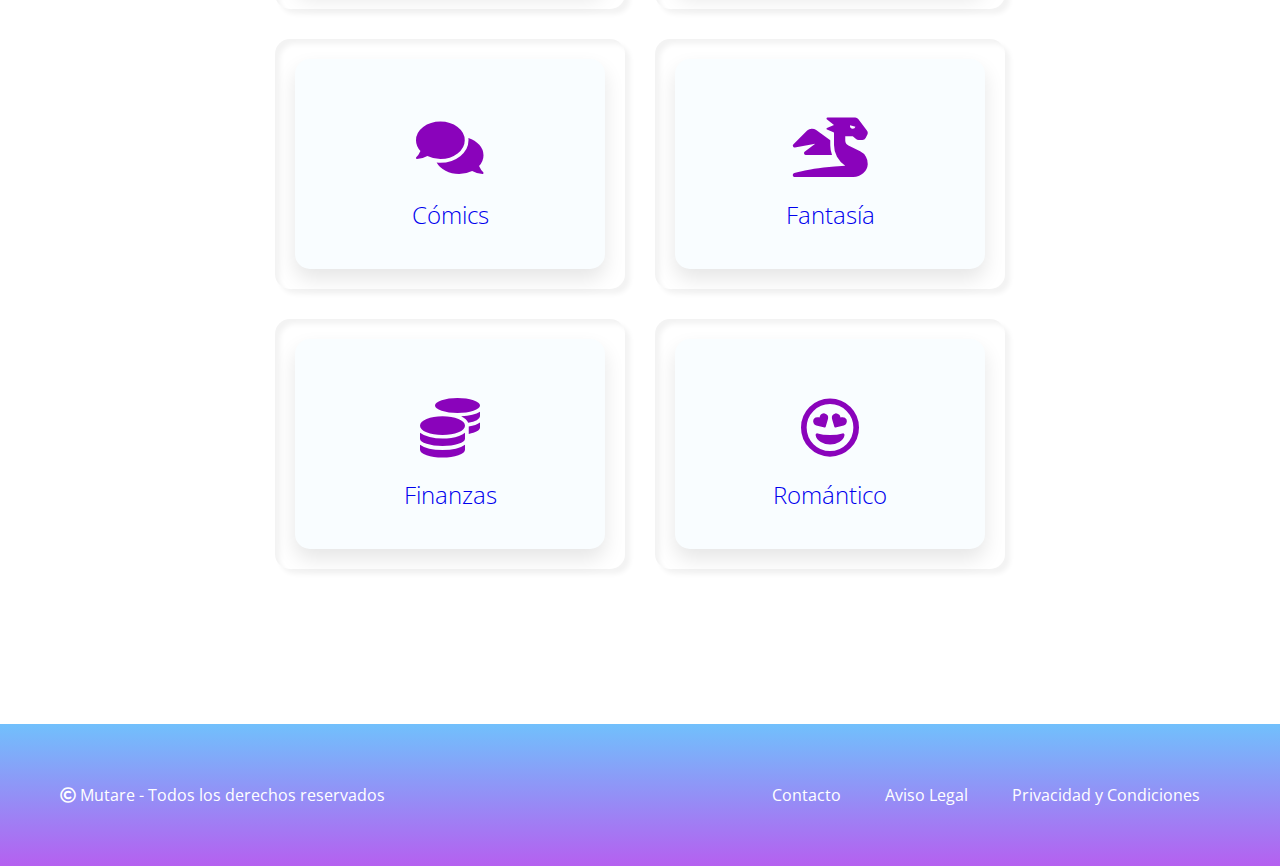
==== commit 47e24df9: "Edicion de los modals de registro y inicio de sesion y agrego algunos efectos" ====
--- a/index.html
+++ b/index.html
@@ -26,8 +26,8 @@
                     <a href="./pages/perfil.html"><img src="./img/user.png" alt=""></a>
                 </div>
                 <div class="buttons-navbar">
-                    <a href="#">Regístrate</a>
-                    <a href="./pages/perfil.html">Iniciar Sesión</a>
+                    <a href="#" id="registrate-btn">Regístrate</a>
+                    <a href="#" id="inicio-btn">Iniciar Sesión</a>
                 </div>
             </nav>
         </div>
@@ -147,7 +147,53 @@
         </div>
     </footer>
 
+    <div class="modal" id="registrate">
+        <div class="registrate-content">
+            <div class="title">
+                <img src="./img/MUTARE_LOGO.png" alt="">
+                <h2>Regístrate en la red de Mutare</h2>
+            </div>
+            <form action="<?php echo htmlspecialchars($_SERVER['PHP_SELF']); ?>" method="POST">
+                <input type="text" name="nombre" placeholder="Nombre">
+                <input type="text" name="nombre_usuario" placeholder="Nombre de usuario">
+                <input type="email" name="correo" placeholder="Correo Electrónico">
+                <input type="text" name="direccion" placeholder="Direccion de residencia">
+                <input type="tel" name="telefono" placeholder="Número de teléfono">
+                <input type="text" name="cp" placeholder="Código postal">
+                <input type="password" name="password" placeholder="Contraseña">
+                <input type="password" name="rp-password" placeholder="Repite la contraseña">
+                <input type="submit" name="submit" value="Registrarme">
+            </form>
+        </div>
+    </div>
+    
+    <div class="modal" id="inicio-sesion">
+        <div class="inicio-sesion-content">
+            <img src="./img/MUTARE_LOGO.png" alt="">
+            <div class="title"><h2>MUTARE</h2></div>
+            <div class="sub-title"><h3>Inicia Sesión</h3></div>
+            <form action="" method="POST">
+                <div class="campos">
+                    <div class="username">
+                        <svg class="svg-icon" viewBox="0 0 20 20">
+							<path d="M12.075,10.812c1.358-0.853,2.242-2.507,2.242-4.037c0-2.181-1.795-4.618-4.198-4.618S5.921,4.594,5.921,6.775c0,1.53,0.884,3.185,2.242,4.037c-3.222,0.865-5.6,3.807-5.6,7.298c0,0.23,0.189,0.42,0.42,0.42h14.273c0.23,0,0.42-0.189,0.42-0.42C17.676,14.619,15.297,11.677,12.075,10.812 M6.761,6.775c0-2.162,1.773-3.778,3.358-3.778s3.359,1.616,3.359,3.778c0,2.162-1.774,3.778-3.359,3.778S6.761,8.937,6.761,6.775 M3.415,17.69c0.218-3.51,3.142-6.297,6.704-6.297c3.562,0,6.486,2.787,6.705,6.297H3.415z"></path>
+						</svg>
+                        <input type="text" name="nombre_usuario" placeholder="Nombre de usuario">
+                    </div>
+                    <div class="password">
+                        <svg class="svg-icon" viewBox="0 0 20 20" id="eye" onclick="toggle()">
+							<path d="M10,6.978c-1.666,0-3.022,1.356-3.022,3.022S8.334,13.022,10,13.022s3.022-1.356,3.022-3.022S11.666,6.978,10,6.978M10,12.267c-1.25,0-2.267-1.017-2.267-2.267c0-1.25,1.016-2.267,2.267-2.267c1.251,0,2.267,1.016,2.267,2.267C12.267,11.25,11.251,12.267,10,12.267 M18.391,9.733l-1.624-1.639C14.966,6.279,12.563,5.278,10,5.278S5.034,6.279,3.234,8.094L1.609,9.733c-0.146,0.147-0.146,0.386,0,0.533l1.625,1.639c1.8,1.815,4.203,2.816,6.766,2.816s4.966-1.001,6.767-2.816l1.624-1.639C18.536,10.119,18.536,9.881,18.391,9.733 M16.229,11.373c-1.656,1.672-3.868,2.594-6.229,2.594s-4.573-0.922-6.23-2.594L2.41,10l1.36-1.374C5.427,6.955,7.639,6.033,10,6.033s4.573,0.922,6.229,2.593L17.59,10L16.229,11.373z"></path>
+						</svg>
+                        <input type="password" id="password" name="password" placeholder="Contraseña">
+                    </div>
+                </div>
+                <input type="submit" name="submit" value="Iniciar Sesión">
+            </form>
+        </div>
+    </div>
+
     <script src="./tools/Jquery/jquery-3.5.1.min.js"></script>
+    <script src="./js/modal.js"></script>
     <script src="./js/app.js"></script>
 
 </body>
--- a/css/main.css
+++ b/css/main.css
@@ -1,2 +1,2 @@
-*{padding:0;margin:0;box-sizing:border-box;font-family:'Open Sans', sans-serif;-moz-box-sizing:border-box;-webkit-box-sizing:border-box}::-webkit-input-placeholder{color:#585858}:-moz-placeholder{color:#fff}::-moz-placeholder{color:#fff}.barranav{width:100%;height:75px;background:#2edba6;position:relative;z-index:1000}.barranav .navbar.activeScroll{background:#b560fa;background:-webkit-gradient(linear, left top, left bottom, color-stop(80%, #b560f0), color-stop(92%, #d4b3e8), color-stop(96%, #ead7e8), to(#fffbe8));background:linear-gradient(180deg, #b560f0 80%, #d4b3e8 92%, #ead7e8 96%, #fffbe8 100%);-webkit-transition:.4s ease-in-out;transition:.4s ease-in-out}.barranav .navbar.activeScroll .buttons-navbar a:hover{color:#b560fa}.barranav .navbar{z-index:1000;width:100%;padding:15px 150px;position:fixed;display:-webkit-box;display:-ms-flexbox;display:flex;-webkit-box-pack:justify;-ms-flex-pack:justify;justify-content:space-between;-webkit-box-align:center;-ms-flex-align:center;align-items:center;background:transparent;-webkit-transition:.4s ease-in-out;transition:.4s ease-in-out;-ms-flex-wrap:nowrap;flex-wrap:nowrap}.barranav .navbar .logo a{text-decoration:none;display:-webkit-box;display:-ms-flexbox;display:flex;-webkit-box-align:center;-ms-flex-align:center;align-items:center}.barranav .navbar .logo a h1{color:#fff;font-size:34px;font-weight:600;letter-spacing:3px}.barranav .navbar .logo a img{width:3.5vw;margin-right:10px;-webkit-transition:.2s ease-in;transition:.2s ease-in}.barranav .navbar .user{display:-webkit-box;display:-ms-flexbox;display:flex;-webkit-box-align:center;-ms-flex-align:center;align-items:center}.barranav .navbar .user a{text-decoration:none;margin-left:20px}.barranav .navbar .user a p{color:#fff;font-size:20px;display:inline-block}.barranav .navbar .user a img{width:50px}.barranav .navbar .buttons-navbar{background:transparent;display:none}.barranav .navbar .buttons-navbar a{color:#fff;font-weight:600;padding:6px 15px;margin:0 10px;border:2px solid #fff;border-radius:20px;text-decoration:none;-webkit-transition:.2s;transition:.2s}.barranav .navbar .buttons-navbar a:hover{background:#fff;color:#2edba6}.inicio{width:100%;height:800px;background:#2edba6;background:-webkit-gradient(linear, left top, left bottom, from(#2edba6), color-stop(80%, #7942d6), color-stop(90%, #9f71db), color-stop(97%, #c997f6), to(#fffbe8));background:linear-gradient(180deg, #2edba6 0%, #7942d6 80%, #9f71db 90%, #c997f6 97%, #fffbe8 100%)}.inicio .contenedor{width:80%;margin:auto;height:100vh;padding:200px 10vw}.inicio .contenedor h2{color:#fff;font-size:1.6vw;margin:0 0 100px 0;letter-spacing:-0.5px;font-weight:300;text-align:center}.inicio .contenedor input{background:transparent}.inicio .contenedor .search .btn-search{width:100%;position:relative;background:none;border:1px solid #fff;border-radius:110px;padding:12px;text-align:center;font-size:20px;color:#fff;font-family:'Open Sans'}.inicio .contenedor .search .btn-search:focus{outline:none}.inicio .contenedor .search .btn-search::-webkit-input-placeholder{color:#fff}.inicio .contenedor .search .btn-search:-ms-input-placeholder{color:#fff}.inicio .contenedor .search .btn-search::-ms-input-placeholder{color:#fff}.inicio .contenedor .search .btn-search::placeholder{color:#fff}.inicio .contenedor .search .icon{position:absolute;margin-left:20px;margin-top:15px;color:#fff}.inicio .contenedor .buttons.header{width:100%;padding:20px;display:-webkit-box;display:-ms-flexbox;display:flex;-webkit-box-pack:center;-ms-flex-pack:center;justify-content:center}.inicio .contenedor .buttons.header a{position:relative;color:#fff;font-weight:9800;padding:5px 20px;margin:0 15px;border:1px solid #fff;border-radius:25px;cursor:pointer;text-decoration:none;-webkit-transition:.2s;transition:.2s}.inicio .contenedor .buttons.header a p{margin-right:10px;margin-top:6px;font-size:1vw;text-align:center;float:left}.inicio .contenedor .buttons.header a:hover{color:#7c60fa;background:#fff}.inicio .contenedor .buttons.header img{width:1.8vw;margin-right:8px}@media screen and (max-width: 615px){.barranav .navbar{padding:15px 50px}.barranav .navbar .logo a img{background:#f1d4ff;padding:2px;border-radius:5px}.barranav .navbar .logo a h1{display:none}}@media screen and (max-width: 800px){.barranav .navbar{padding:15px 50px}.barranav .navbar .logo a img{width:50px}.inicio .contenedor{width:100%;padding:200px 50px}.inicio .contenedor h2{font-size:3vw}.inicio .contenedor .buttons.header{padding:20px 25vw;-webkit-box-orient:vertical;-webkit-box-direction:normal;-ms-flex-direction:column;flex-direction:column;-webkit-box-align:center;-ms-flex-align:center;align-items:center}.inicio .contenedor .buttons.header a{width:100%;margin-bottom:25px}.inicio .contenedor .buttons.header a p{font-size:2.5vw}.inicio .contenedor .buttons.header img{width:4vw}}.cat-destacadas{width:100%;padding:100px}.cat-destacadas .contenedor{width:100%;max-width:1700px}.cat-destacadas .contenedor h2{font-size:36px;font-weight:400;text-align:center}.cat-destacadas .categorias{display:-webkit-box;display:-ms-flexbox;display:flex;-webkit-box-pack:center;-ms-flex-pack:center;justify-content:center;-webkit-box-align:center;-ms-flex-align:center;align-items:center;-ms-flex-wrap:wrap;flex-wrap:wrap;padding:40px}.cat-destacadas .categorias .tarjeta{position:relative;min-width:350px;height:250px;-webkit-box-shadow:inset 5px 5px 5px rgba(0,0,0,0.05),inset -5px -5px 5px rgba(255,255,255,0.5),5px 5px 5px rgba(0,0,0,0.05),-5px -5px 5px rgba(255,255,255,0.5);box-shadow:inset 5px 5px 5px rgba(0,0,0,0.05),inset -5px -5px 5px rgba(255,255,255,0.5),5px 5px 5px rgba(0,0,0,0.05),-5px -5px 5px rgba(255,255,255,0.5);border-radius:15px;margin:15px}.cat-destacadas .categorias .tarjeta a:visited{color:#000}.cat-destacadas .categorias .tarjeta .caja{position:absolute;top:20px;left:20px;right:20px;bottom:20px;background:#f9fdff;-webkit-box-shadow:0 10px 20px rgba(0,0,0,0.1);box-shadow:0 10px 20px rgba(0,0,0,0.1);border-radius:15px;display:-webkit-box;display:-ms-flexbox;display:flex;-webkit-box-pack:center;-ms-flex-pack:center;justify-content:center;-webkit-box-align:center;-ms-flex-align:center;align-items:center;-webkit-transition:0.4s;transition:0.4s}.cat-destacadas .categorias .tarjeta .caja .contenido-tarjeta{padding:20px;text-align:center}.cat-destacadas .categorias .tarjeta .caja .contenido-tarjeta h3{font-size:24px;font-weight:300;-webkit-transition:0.5s;transition:0.5s}.cat-destacadas .categorias .tarjeta .caja .contenido-tarjeta i{color:#8a03bb;font-size:60px;margin:20px;-webkit-transition:0.5s;transition:0.5s}.cat-destacadas .categorias .tarjeta:hover .caja{-webkit-transform:translateY(-45px);transform:translateY(-45px);-webkit-box-shadow:0 10px 20px rgba(0,0,0,0.3);box-shadow:0 10px 20px rgba(0,0,0,0.3);background:#2edba6}.cat-destacadas .categorias .tarjeta:hover .caja .contenido-tarjeta i{color:#fff}.cat-destacadas .categorias .tarjeta:hover .caja .contenido-tarjeta h3{color:#fff}@media screen and (max-width: 800px){.cat-destacadas{padding:100px 50px}}.header-libros{width:100%;padding:50px 150px}.header-libros h2{margin-bottom:40px;font-size:40px;font-weight:600;letter-spacing:1px;color:violet}.header-libros .search .btn-search{width:60%;position:relative;background:none;border:1px solid #505050;border-radius:110px;padding:8px;font-size:20px;color:#414040;font-family:'Open Sans'}.header-libros .search .btn-search:focus{outline:none}.header-libros .search .icon{position:absolute;margin-left:20px;margin-top:15px;color:#000}.header-libros .sugerencias{width:100%;padding:20px}.header-libros .sugerencias p{margin-bottom:10px}.header-libros .sugerencias .buttons.sugerencias{width:100%;padding:0px;display:-webkit-box;display:-ms-flexbox;display:flex;-webkit-box-pack:left;-ms-flex-pack:left;justify-content:left;-webkit-box-align:center;-ms-flex-align:center;align-items:center;-ms-flex-wrap:wrap;flex-wrap:wrap}.header-libros .sugerencias .buttons.sugerencias a{color:#1cf1c3;font-weight:600;padding:6px 15px;margin-right:15px;margin-bottom:5px;border:2px solid #1cf1c3;border-radius:20px;text-decoration:none;-webkit-transition:.2s;transition:.2s}.header-libros .sugerencias .buttons.sugerencias a:hover{background:#1cf1c3;color:#fff}@media screen and (max-width: 800px){.header-libros{padding:50px 50px}}.editoriales{width:100%;padding:0px 100px}.editoriales .contenedor{width:100%;max-width:1700px;margin-bottom:80px}.editoriales .contenedor h2{font-size:36px;font-weight:400;margin-bottom:50px;text-align:center}.editoriales .contenedor .tarjetas{position:relative;display:-webkit-box;display:-ms-flexbox;display:flex;-ms-flex-wrap:wrap;flex-wrap:wrap;-ms-flex-pack:distribute;justify-content:space-around}.editoriales .contenedor .tarjetas a{text-decoration:none}.editoriales .contenedor .tarjetas .caja{position:relative;padding:50px;width:320px;height:320px;border-radius:10px;background:rgba(181,96,250,0.2);margin-bottom:40px;overflow:hidden;display:-webkit-box;display:-ms-flexbox;display:flex;-webkit-box-pack:center;-ms-flex-pack:center;justify-content:center;-webkit-box-align:center;-ms-flex-align:center;align-items:center;-webkit-box-orient:vertical;-webkit-box-direction:normal;-ms-flex-direction:column;flex-direction:column;-webkit-transition:.2s ease-in-out;transition:.2s ease-in-out}.editoriales .contenedor .tarjetas .caja:hover{background:rgba(46,219,166,0.5)}.editoriales .contenedor .tarjetas .caja:hover .contenido p{color:#fff}.editoriales .contenedor .tarjetas .caja .imgcaja img{width:100%;border-radius:10px}.editoriales .contenedor .tarjetas .caja .contenido{display:-webkit-box;display:-ms-flexbox;display:flex;-webkit-box-align:center;-ms-flex-align:center;align-items:center;-webkit-box-pack:center;-ms-flex-pack:center;justify-content:center}.editoriales .contenedor .tarjetas .caja .contenido p{font-size:28px;color:#000;-webkit-transition:.3s;transition:.3s}@media screen and (max-width: 800px){.editoriales{padding:0px 50px}.editoriales .contenedor .tarjetas .caja{width:250px;height:250px;padding:30px}.editoriales .contenedor .tarjetas .caja .imgcaja{padding:10px}.editoriales .contenedor .tarjetas .caja .imgcaja img{width:100%}}.libro{width:100%;padding:100px 150px}.libro .product .description{display:-webkit-box;display:-ms-flexbox;display:flex;-webkit-box-pack:left;-ms-flex-pack:left;justify-content:left;-webkit-box-align:center;-ms-flex-align:center;align-items:center}.libro .product .description .image img{width:13vw;border-radius:10px}.libro .product .description .inf{padding:0px 50px}.libro .product .description .inf h2{font-size:2.6vw;font-weight:500;letter-spacing:.8px;margin-bottom:10px;color:#333}.libro .product .description .inf .editorial{margin-bottom:10px}.libro .product .description .inf .text{color:#333;font-size:1vw;margin-bottom:30px}.libro .product .description .inf form{margin-bottom:10px}.libro .product .description .inf form .clasificacion{unicode-bidi:bidi-override}.libro .product .description .inf form .clasificacion input[type='radio']{display:none}.libro .product .description .inf form .clasificacion input[type='radio']:checked ~ label{color:#b560fa}.libro .product .description .inf form .clasificacion label{color:grey}.libro .product .description .inf form .clasificacion label:hover ~ label{color:#b560fa}.libro .product .description .inf button{font-size:1.1vw;padding:.2vw 1.2vw;border:0.15vw solid #b560fa;color:#b560fa;border-radius:20px;background:none;cursor:pointer;-webkit-transition:.2s ease-in-out;transition:.2s ease-in-out}.libro .product .description .inf button:hover{color:#fff;background:#b560fa}.libro .product .additional-inf{padding:50px 0px}.libro .product .additional-inf h3{font-size:24px;font-weight:400;margin-bottom:25px;text-align:center}.libro .product .additional-inf p{color:#333;margin-bottom:10px}.libro .recomendation{width:100%}.libro .recomendation h3{font-size:28px;font-weight:400;text-align:center;margin-bottom:55px}.libro .recomendation .contenedor{padding:0px 0px;display:-webkit-box;display:-ms-flexbox;display:flex;-ms-flex-pack:distribute;justify-content:space-around;-webkit-box-align:center;-ms-flex-align:center;align-items:center;-ms-flex-wrap:wrap;flex-wrap:wrap}.libro .recomendation .contenedor a{text-decoration:none;color:#333}.libro .recomendation .contenedor .book{padding:20px;background:rgba(0,0,0,0.05);margin-bottom:10px;border-radius:10px;-webkit-transition:.2s ease-in-out;transition:.2s ease-in-out}.libro .recomendation .contenedor .book:hover{background:rgba(46,219,166,0.2)}.libro .recomendation .contenedor .book:hover .description{color:#444}.libro .recomendation .contenedor .book .image{text-align:center}.libro .recomendation .contenedor .book .image img{width:11.5vw;border-radius:10px}.libro .recomendation .contenedor .book .description{width:100%;text-align:center;padding:20px 15px;-webkit-transition:.2s ease-in-out;transition:.2s ease-in-out}.libro .recomendation .contenedor .book .description .title{font-size:20px;font-weight:400;margin-bottom:5px}@media screen and (max-width: 800px){.libro{padding:50px 50px}.libro .product .description{-webkit-box-orient:vertical;-webkit-box-direction:normal;-ms-flex-direction:column;flex-direction:column}.libro .product .description .image{margin-bottom:10px}.libro .product .description .image img{width:35vw}.libro .product .description .inf{padding:0px}.libro .product .description .inf h2{font-size:3.5vw;text-align:center}.libro .product .description .inf .text{font-size:2vw}.libro .product .description .inf button{font-size:2vw}.libro .recomendation .contenedor{-webkit-box-orient:vertical;-webkit-box-direction:normal;-ms-flex-direction:column;flex-direction:column}}.dar-libro{width:100%;padding:80px 150px}.dar-libro h2{margin-bottom:40px;font-size:40px;font-weight:600;letter-spacing:1px;color:#2edba6}.dar-libro .contenedor{display:-webkit-box;display:-ms-flexbox;display:flex;-webkit-box-pack:center;-ms-flex-pack:center;justify-content:center;-ms-flex-wrap:wrap;flex-wrap:wrap}.dar-libro .contenedor .formulario form{width:100%;margin-bottom:40px}.dar-libro .contenedor .formulario form h4{margin-bottom:20px;font-size:24px;font-weight:500}.dar-libro .contenedor .formulario form p{padding:2px 0px;margin-bottom:20px;font-size:20px;color:#b560fa;border-bottom:2px solid #2edba6}.dar-libro .contenedor .formulario form p:focus{border-bottom:2px solid #b560fa}.dar-libro .contenedor .formulario form p input{font-size:20px;border:none}.dar-libro .contenedor .formulario form p input:focus{outline:none}.dar-libro .contenedor .formulario form p input[type='file']+label{overflow:hidden;background:chartreuse}.dar-libro .contenedor .formulario form input[type='submit']{width:100%;padding:3px;font-size:20px;color:#b560fa;border:2px solid #b560fa;border-radius:8px;background:transparent;-webkit-transition:.1s ease-in-out;transition:.1s ease-in-out}.dar-libro .contenedor .formulario form input[type='submit']:hover{color:#fff;background:#b560fa}.dar-libro .contenedor .colaboradores h3{margin-bottom:20px;font-size:24px;font-weight:500}.dar-libro .contenedor .colaboradores .contenedor{display:-webkit-box;display:-ms-flexbox;display:flex;-webkit-box-orient:vertical;-webkit-box-direction:normal;-ms-flex-direction:column;flex-direction:column;-webkit-box-pack:center;-ms-flex-pack:center;justify-content:center;-webkit-box-align:center;-ms-flex-align:center;align-items:center}.dar-libro .contenedor .colaboradores .contenedor img{width:12vw}@media screen and (max-width: 800px){.dar-libro{padding:80px 50px}.dar-libro .contenedor .formulario form p input{font-size:4vw}.dar-libro .contenedor .colaboradores .contenedor{-webkit-box-orient:horizontal;-webkit-box-direction:normal;-ms-flex-direction:row;flex-direction:row}.dar-libro .contenedor .colaboradores .contenedor img{width:22vw}}.perfil{width:100%;padding:80px 150px}.perfil h2{margin-bottom:40px;font-size:40px;font-weight:600;letter-spacing:1px;color:#2edba6}.perfil .contenedor{display:-webkit-box;display:-ms-flexbox;display:flex;-webkit-box-align:center;-ms-flex-align:center;align-items:center;-webkit-box-pack:center;-ms-flex-pack:center;justify-content:center;-webkit-box-orient:vertical;-webkit-box-direction:normal;-ms-flex-direction:column;flex-direction:column}.perfil .contenedor .img-user img{width:20vw}.perfil .contenedor .inf-user{text-align:center}.perfil .contenedor .inf-user h4{font-size:30px;font-weight:400;margin-bottom:10px}.perfil .contenedor .inf-user p{font-size:18px;margin-bottom:6px}.perfil .contenedor .inf-user button{margin-top:10px;font-size:18px;background:transparent;padding:6px;color:#2edba6;border-radius:5px;border:2px solid #2edba6;-webkit-transition:.1s ease-in-out;transition:.1s ease-in-out}.perfil .contenedor .inf-user button:hover{background:#2edba6;color:#fff;cursor:pointer}.perfil .contenedor .inf-user button:focus{outline:none}@media screen and (max-width: 800px){.perfil{padding:80px 50px}.perfil h2{text-align:center}.perfil .contenedor .img-user img{width:35vw}}footer{background:#71c0fc;background:-webkit-gradient(linear, left top, left bottom, from(#71c0fc), to(#b560f0));background:linear-gradient(180deg, #71c0fc 0%, #b560f0 100%);padding:60px;color:#fff;bottom:0}footer .contenedor{display:-webkit-box;display:-ms-flexbox;display:flex;-webkit-box-pack:justify;-ms-flex-pack:justify;justify-content:space-between}footer .contenedor .links p{display:inline-block;margin:0 20px}footer .contenedor .links p a{text-decoration:none;color:#fff}
+*{padding:0;margin:0;box-sizing:border-box;font-family:'Open Sans', sans-serif;-moz-box-sizing:border-box;-webkit-box-sizing:border-box}::-webkit-input-placeholder{color:#585858}:-moz-placeholder{color:#fff}::-moz-placeholder{color:#fff}::-webkit-scrollbar{width:12px}::-webkit-scrollbar-thumb{background:-webkit-gradient(linear, left top, left bottom, from(transparent), to(#06eca7));background:linear-gradient(transparent, #06eca7);border-radius:7px}.barranav{width:100%;height:75px;background:#2edba6;position:relative;z-index:1000}.barranav .navbar.activeScroll{background:#b560fa;background:-webkit-gradient(linear, left top, left bottom, color-stop(80%, #b560f0), color-stop(92%, #d4b3e8), color-stop(96%, #ead7e8), to(#fffbe8));background:linear-gradient(180deg, #b560f0 80%, #d4b3e8 92%, #ead7e8 96%, #fffbe8 100%);-webkit-transition:.4s ease-in-out;transition:.4s ease-in-out}.barranav .navbar.activeScroll .buttons-navbar a:hover{color:#b560fa}.barranav .navbar{z-index:1000;width:100%;padding:15px 150px;position:fixed;display:-webkit-box;display:-ms-flexbox;display:flex;-webkit-box-pack:justify;-ms-flex-pack:justify;justify-content:space-between;-webkit-box-align:center;-ms-flex-align:center;align-items:center;background:transparent;-webkit-transition:.4s ease-in-out;transition:.4s ease-in-out;-ms-flex-wrap:nowrap;flex-wrap:nowrap}.barranav .navbar .logo a{text-decoration:none;display:-webkit-box;display:-ms-flexbox;display:flex;-webkit-box-align:center;-ms-flex-align:center;align-items:center}.barranav .navbar .logo a h1{color:#fff;font-size:34px;font-weight:600;letter-spacing:3px}.barranav .navbar .logo a img{width:3.5vw;margin-right:10px;-webkit-transition:.2s ease-in;transition:.2s ease-in}.barranav .navbar .user{display:-webkit-box;display:-ms-flexbox;display:flex;-webkit-box-align:center;-ms-flex-align:center;align-items:center}.barranav .navbar .user a{text-decoration:none;margin-left:20px}.barranav .navbar .user a p{color:#fff;font-size:20px;display:inline-block}.barranav .navbar .user a img{width:50px}.barranav .navbar .buttons-navbar{background:transparent}.barranav .navbar .buttons-navbar a{color:#fff;font-weight:600;padding:6px 15px;margin:0 10px;border:2px solid #fff;border-radius:20px;text-decoration:none;-webkit-transition:.2s;transition:.2s}.barranav .navbar .buttons-navbar a:hover{background:#fff;color:#2edba6}.inicio{width:100%;height:800px;background:#2edba6;background:-webkit-gradient(linear, left top, left bottom, from(#2edba6), color-stop(80%, #7942d6), color-stop(90%, #9f71db), color-stop(97%, #c997f6), to(#fffbe8));background:linear-gradient(180deg, #2edba6 0%, #7942d6 80%, #9f71db 90%, #c997f6 97%, #fffbe8 100%)}.inicio .contenedor{width:80%;margin:auto;height:100vh;padding:200px 10vw}.inicio .contenedor h2{color:#fff;font-size:1.6vw;margin:0 0 100px 0;letter-spacing:-0.5px;font-weight:300;text-align:center}.inicio .contenedor input{background:transparent}.inicio .contenedor .search .btn-search{width:100%;position:relative;background:none;border:1px solid #fff;border-radius:110px;padding:12px;text-align:center;font-size:20px;color:#fff;font-family:'Open Sans'}.inicio .contenedor .search .btn-search:focus{outline:none}.inicio .contenedor .search .btn-search::-webkit-input-placeholder{color:#fff}.inicio .contenedor .search .btn-search:-ms-input-placeholder{color:#fff}.inicio .contenedor .search .btn-search::-ms-input-placeholder{color:#fff}.inicio .contenedor .search .btn-search::placeholder{color:#fff}.inicio .contenedor .search .icon{position:absolute;margin-left:20px;margin-top:15px;color:#fff}.inicio .contenedor .buttons.header{width:100%;padding:20px;display:-webkit-box;display:-ms-flexbox;display:flex;-webkit-box-pack:center;-ms-flex-pack:center;justify-content:center}.inicio .contenedor .buttons.header a{position:relative;color:#fff;font-weight:9800;padding:5px 20px;margin:0 15px;border:1px solid #fff;border-radius:25px;cursor:pointer;text-decoration:none;-webkit-transition:.2s;transition:.2s}.inicio .contenedor .buttons.header a p{margin-right:10px;margin-top:6px;font-size:1vw;text-align:center;float:left}.inicio .contenedor .buttons.header a:hover{color:#7c60fa;background:#fff}.inicio .contenedor .buttons.header img{width:1.8vw;margin-right:8px}@media screen and (max-width: 615px){.barranav .navbar{padding:15px 50px}.barranav .navbar .logo a img{background:#f1d4ff;padding:2px;border-radius:5px}.barranav .navbar .logo a h1{display:none}}@media screen and (max-width: 800px){.barranav .navbar{padding:15px 50px}.barranav .navbar .logo a img{width:50px}.inicio .contenedor{width:100%;padding:200px 50px}.inicio .contenedor h2{font-size:3vw}.inicio .contenedor .buttons.header{padding:20px 25vw;-webkit-box-orient:vertical;-webkit-box-direction:normal;-ms-flex-direction:column;flex-direction:column;-webkit-box-align:center;-ms-flex-align:center;align-items:center}.inicio .contenedor .buttons.header a{width:100%;margin-bottom:25px}.inicio .contenedor .buttons.header a p{font-size:2.5vw}.inicio .contenedor .buttons.header img{width:4vw}}.cat-destacadas{width:100%;padding:100px}.cat-destacadas .contenedor{width:100%;max-width:1700px}.cat-destacadas .contenedor h2{font-size:36px;font-weight:400;text-align:center}.cat-destacadas .categorias{display:-webkit-box;display:-ms-flexbox;display:flex;-webkit-box-pack:center;-ms-flex-pack:center;justify-content:center;-webkit-box-align:center;-ms-flex-align:center;align-items:center;-ms-flex-wrap:wrap;flex-wrap:wrap;padding:40px}.cat-destacadas .categorias .tarjeta{position:relative;min-width:350px;height:250px;-webkit-box-shadow:inset 5px 5px 5px rgba(0,0,0,0.05),inset -5px -5px 5px rgba(255,255,255,0.5),5px 5px 5px rgba(0,0,0,0.05),-5px -5px 5px rgba(255,255,255,0.5);box-shadow:inset 5px 5px 5px rgba(0,0,0,0.05),inset -5px -5px 5px rgba(255,255,255,0.5),5px 5px 5px rgba(0,0,0,0.05),-5px -5px 5px rgba(255,255,255,0.5);border-radius:15px;margin:15px}.cat-destacadas .categorias .tarjeta a:visited{color:#000}.cat-destacadas .categorias .tarjeta .caja{position:absolute;top:20px;left:20px;right:20px;bottom:20px;background:#f9fdff;-webkit-box-shadow:0 10px 20px rgba(0,0,0,0.1);box-shadow:0 10px 20px rgba(0,0,0,0.1);border-radius:15px;display:-webkit-box;display:-ms-flexbox;display:flex;-webkit-box-pack:center;-ms-flex-pack:center;justify-content:center;-webkit-box-align:center;-ms-flex-align:center;align-items:center;-webkit-transition:0.4s;transition:0.4s}.cat-destacadas .categorias .tarjeta .caja .contenido-tarjeta{padding:20px;text-align:center}.cat-destacadas .categorias .tarjeta .caja .contenido-tarjeta h3{font-size:24px;font-weight:300;-webkit-transition:0.5s;transition:0.5s}.cat-destacadas .categorias .tarjeta .caja .contenido-tarjeta i{color:#8a03bb;font-size:60px;margin:20px;-webkit-transition:0.5s;transition:0.5s}.cat-destacadas .categorias .tarjeta:hover .caja{-webkit-transform:translateY(-45px);transform:translateY(-45px);-webkit-box-shadow:0 10px 20px rgba(0,0,0,0.3);box-shadow:0 10px 20px rgba(0,0,0,0.3);background:#2edba6}.cat-destacadas .categorias .tarjeta:hover .caja .contenido-tarjeta i{color:#fff}.cat-destacadas .categorias .tarjeta:hover .caja .contenido-tarjeta h3{color:#fff}@media screen and (max-width: 800px){.cat-destacadas{padding:100px 50px}}.header-libros{width:100%;padding:50px 150px}.header-libros h2{margin-bottom:40px;font-size:40px;font-weight:600;letter-spacing:1px;color:violet}.header-libros .search .btn-search{width:60%;position:relative;background:none;border:1px solid #505050;border-radius:110px;padding:8px;font-size:20px;color:#414040;font-family:'Open Sans'}.header-libros .search .btn-search:focus{outline:none}.header-libros .search .icon{position:absolute;margin-left:20px;margin-top:15px;color:#000}.header-libros .sugerencias{width:100%;padding:20px}.header-libros .sugerencias p{margin-bottom:10px}.header-libros .sugerencias .buttons.sugerencias{width:100%;padding:0px;display:-webkit-box;display:-ms-flexbox;display:flex;-webkit-box-pack:left;-ms-flex-pack:left;justify-content:left;-webkit-box-align:center;-ms-flex-align:center;align-items:center;-ms-flex-wrap:wrap;flex-wrap:wrap}.header-libros .sugerencias .buttons.sugerencias a{color:#1cf1c3;font-weight:600;padding:6px 15px;margin-right:15px;margin-bottom:5px;border:2px solid #1cf1c3;border-radius:20px;text-decoration:none;-webkit-transition:.2s;transition:.2s}.header-libros .sugerencias .buttons.sugerencias a:hover{background:#1cf1c3;color:#fff}@media screen and (max-width: 800px){.header-libros{padding:50px 50px}}.editoriales{width:100%;padding:0px 100px}.editoriales .contenedor{width:100%;max-width:1700px;margin-bottom:80px}.editoriales .contenedor h2{font-size:36px;font-weight:400;margin-bottom:50px;text-align:center}.editoriales .contenedor .tarjetas{position:relative;display:-webkit-box;display:-ms-flexbox;display:flex;-ms-flex-wrap:wrap;flex-wrap:wrap;-ms-flex-pack:distribute;justify-content:space-around}.editoriales .contenedor .tarjetas a{text-decoration:none}.editoriales .contenedor .tarjetas .caja{position:relative;padding:50px;width:320px;height:320px;border-radius:10px;background:rgba(181,96,250,0.2);margin-bottom:40px;overflow:hidden;display:-webkit-box;display:-ms-flexbox;display:flex;-webkit-box-pack:center;-ms-flex-pack:center;justify-content:center;-webkit-box-align:center;-ms-flex-align:center;align-items:center;-webkit-box-orient:vertical;-webkit-box-direction:normal;-ms-flex-direction:column;flex-direction:column;-webkit-transition:.2s ease-in-out;transition:.2s ease-in-out}.editoriales .contenedor .tarjetas .caja:hover{background:rgba(46,219,166,0.5)}.editoriales .contenedor .tarjetas .caja:hover .contenido p{color:#fff}.editoriales .contenedor .tarjetas .caja .imgcaja img{width:100%;border-radius:10px}.editoriales .contenedor .tarjetas .caja .contenido{display:-webkit-box;display:-ms-flexbox;display:flex;-webkit-box-align:center;-ms-flex-align:center;align-items:center;-webkit-box-pack:center;-ms-flex-pack:center;justify-content:center}.editoriales .contenedor .tarjetas .caja .contenido p{font-size:28px;color:#000;-webkit-transition:.3s;transition:.3s}@media screen and (max-width: 800px){.editoriales{padding:0px 50px}.editoriales .contenedor .tarjetas .caja{width:250px;height:250px;padding:30px}.editoriales .contenedor .tarjetas .caja .imgcaja{padding:10px}.editoriales .contenedor .tarjetas .caja .imgcaja img{width:100%}}.libro{width:100%;padding:100px 150px}.libro .product .description{display:-webkit-box;display:-ms-flexbox;display:flex;-webkit-box-pack:left;-ms-flex-pack:left;justify-content:left;-webkit-box-align:center;-ms-flex-align:center;align-items:center}.libro .product .description .image img{width:13vw;border-radius:10px}.libro .product .description .inf{padding:0px 50px}.libro .product .description .inf h2{font-size:2.6vw;font-weight:500;letter-spacing:.8px;margin-bottom:10px;color:#333}.libro .product .description .inf .editorial{margin-bottom:10px}.libro .product .description .inf .text{color:#333;font-size:1vw;margin-bottom:30px}.libro .product .description .inf form{margin-bottom:10px}.libro .product .description .inf form .clasificacion{unicode-bidi:bidi-override}.libro .product .description .inf form .clasificacion input[type='radio']{display:none}.libro .product .description .inf form .clasificacion input[type='radio']:checked ~ label{color:#b560fa}.libro .product .description .inf form .clasificacion label{color:grey}.libro .product .description .inf form .clasificacion label:hover ~ label{color:#b560fa}.libro .product .description .inf button{font-size:1.1vw;padding:.2vw 1.2vw;border:0.15vw solid #b560fa;color:#b560fa;border-radius:20px;background:none;cursor:pointer;-webkit-transition:.2s ease-in-out;transition:.2s ease-in-out}.libro .product .description .inf button:hover{color:#fff;background:#b560fa}.libro .product .additional-inf{padding:50px 0px}.libro .product .additional-inf h3{font-size:24px;font-weight:400;margin-bottom:25px;text-align:center}.libro .product .additional-inf p{color:#333;margin-bottom:10px}.libro .recomendation{width:100%}.libro .recomendation h3{font-size:28px;font-weight:400;text-align:center;margin-bottom:55px}.libro .recomendation .contenedor{padding:0px 0px;display:-webkit-box;display:-ms-flexbox;display:flex;-ms-flex-pack:distribute;justify-content:space-around;-webkit-box-align:center;-ms-flex-align:center;align-items:center;-ms-flex-wrap:wrap;flex-wrap:wrap}.libro .recomendation .contenedor a{text-decoration:none;color:#333}.libro .recomendation .contenedor .book{padding:20px;background:rgba(0,0,0,0.05);margin-bottom:10px;border-radius:10px;-webkit-transition:.2s ease-in-out;transition:.2s ease-in-out}.libro .recomendation .contenedor .book:hover{background:rgba(46,219,166,0.2)}.libro .recomendation .contenedor .book:hover .description{color:#444}.libro .recomendation .contenedor .book .image{text-align:center}.libro .recomendation .contenedor .book .image img{width:11.5vw;border-radius:10px}.libro .recomendation .contenedor .book .description{width:100%;text-align:center;padding:20px 15px;-webkit-transition:.2s ease-in-out;transition:.2s ease-in-out}.libro .recomendation .contenedor .book .description .title{font-size:20px;font-weight:400;margin-bottom:5px}@media screen and (max-width: 800px){.libro{padding:50px 50px}.libro .product .description{-webkit-box-orient:vertical;-webkit-box-direction:normal;-ms-flex-direction:column;flex-direction:column}.libro .product .description .image{margin-bottom:10px}.libro .product .description .image img{width:35vw}.libro .product .description .inf{padding:0px}.libro .product .description .inf h2{font-size:3.5vw;text-align:center}.libro .product .description .inf .text{font-size:2vw}.libro .product .description .inf button{font-size:2vw}.libro .recomendation .contenedor{-webkit-box-orient:vertical;-webkit-box-direction:normal;-ms-flex-direction:column;flex-direction:column}}.dar-libro{width:100%;background:#ecf0f3;padding:80px 150px}.dar-libro h2{margin-bottom:40px;font-size:40px;font-weight:600;text-align:center;letter-spacing:1px;color:#2edba6}.dar-libro .contenedor{display:-webkit-box;display:-ms-flexbox;display:flex;-ms-flex-pack:distribute;justify-content:space-around;-ms-flex-wrap:wrap;flex-wrap:wrap}.dar-libro .contenedor .formulario form{padding:15px;border-radius:35px;background:#f2e2ff;-webkit-box-shadow:13px 13px 20px #cbced1, -13px -13px 20px #fff;box-shadow:13px 13px 20px #cbced1, -13px -13px 20px #fff}.dar-libro .contenedor .formulario form .element label{display:inline-block;font-size:18px;margin-bottom:10px;color:#444}.dar-libro .contenedor .formulario form .element label.imagen{border:none;outline:none;background:#f9f0ff;font-size:18px;color:#555;padding:18px 10px 18px 20px;width:100%;margin-bottom:20px;border-radius:25px;-webkit-box-shadow:inset 6px 6px 6px #cbced1, inset -6px -6px 6px #fff;box-shadow:inset 6px 6px 6px #cbced1, inset -6px -6px 6px #fff}.dar-libro .contenedor .formulario form .element input,.dar-libro .contenedor .formulario form .element select{border:none;outline:none;background:#f9f0ff;font-size:18px;color:#555;padding:18px 10px 18px 20px;width:100%;margin-bottom:20px;border-radius:25px;-webkit-box-shadow:inset 6px 6px 6px #cbced1, inset -6px -6px 6px #fff;box-shadow:inset 6px 6px 6px #cbced1, inset -6px -6px 6px #fff}.dar-libro .contenedor .formulario form .element input[type="file"]{display:none}.dar-libro .contenedor .formulario form .element input[type="submit"]{background:#9e33e6;font-size:20px;letter-spacing:1px;color:#fff;-webkit-box-shadow:inset 6px 6px 6px #441963,inset -6px -6px 6px #9e33e6;box-shadow:inset 6px 6px 6px #441963,inset -6px -6px 6px #9e33e6}.dar-libro .contenedor .colaboradores h3{margin-bottom:20px;font-size:24px;font-weight:500}.dar-libro .contenedor .colaboradores .contenedor{display:-webkit-box;display:-ms-flexbox;display:flex;-webkit-box-orient:vertical;-webkit-box-direction:normal;-ms-flex-direction:column;flex-direction:column;-webkit-box-pack:center;-ms-flex-pack:center;justify-content:center;-webkit-box-align:center;-ms-flex-align:center;align-items:center}.dar-libro .contenedor .colaboradores .contenedor img{width:22vw}@media screen and (max-width: 800px){.dar-libro{padding:80px 50px}.dar-libro .contenedor .formulario form p input{font-size:4vw}.dar-libro .contenedor .colaboradores .contenedor{-webkit-box-orient:horizontal;-webkit-box-direction:normal;-ms-flex-direction:row;flex-direction:row}.dar-libro .contenedor .colaboradores .contenedor img{width:22vw}}.perfil{width:100%;padding:80px 150px}.perfil h2{margin-bottom:40px;font-size:40px;font-weight:600;letter-spacing:1px;color:#2edba6}.perfil .contenedor{display:-webkit-box;display:-ms-flexbox;display:flex;-webkit-box-align:center;-ms-flex-align:center;align-items:center;-webkit-box-pack:center;-ms-flex-pack:center;justify-content:center;-webkit-box-orient:vertical;-webkit-box-direction:normal;-ms-flex-direction:column;flex-direction:column}.perfil .contenedor .img-user img{width:20vw}.perfil .contenedor .inf-user{text-align:center}.perfil .contenedor .inf-user h4{font-size:30px;font-weight:400;margin-bottom:10px}.perfil .contenedor .inf-user p{font-size:18px;margin-bottom:6px}.perfil .contenedor .inf-user button{margin-top:10px;font-size:18px;background:transparent;padding:6px;color:#2edba6;border-radius:5px;border:2px solid #2edba6;-webkit-transition:.1s ease-in-out;transition:.1s ease-in-out}.perfil .contenedor .inf-user button:hover{background:#2edba6;color:#fff;cursor:pointer}.perfil .contenedor .inf-user button:focus{outline:none}@media screen and (max-width: 800px){.perfil{padding:80px 50px}.perfil h2{text-align:center}.perfil .contenedor .img-user img{width:35vw}}.modal{position:fixed;display:none;top:0;left:0;right:0;bottom:0;background-color:rgba(0,0,0,0.5);-webkit-box-pack:center;-ms-flex-pack:center;justify-content:center;-webkit-box-align:center;-ms-flex-align:center;align-items:center}.modal .registrate-content{width:45vw;height:38vw;overflow-y:scroll;overflow-x:hidden;background:#ecf0f3;padding:40px;opacity:1;border-radius:10px}.modal .registrate-content .title{display:-webkit-box;display:-ms-flexbox;display:flex;-webkit-box-pack:left;-ms-flex-pack:left;justify-content:left;-webkit-box-align:center;-ms-flex-align:center;align-items:center;margin-bottom:20px}.modal .registrate-content .title img{width:80px;height:80px;border-radius:50%;margin-right:20px;-webkit-box-shadow:0px 0px 2px #5f5f5f, 0px 0px 0px 5px #ecf0f3, 8px 8px 15px #a7aaa7, -8px -8px 15px #fff;box-shadow:0px 0px 2px #5f5f5f, 0px 0px 0px 5px #ecf0f3, 8px 8px 15px #a7aaa7, -8px -8px 15px #fff}.modal .registrate-content .title h2{font-size:30px;font-weight:500;letter-spacing:1px}.modal .registrate-content form{display:-webkit-box;display:-ms-flexbox;display:flex;-webkit-box-orient:vertical;-webkit-box-direction:normal;-ms-flex-direction:column;flex-direction:column}.modal .registrate-content form input{border:none;outline:none;background:none;font-size:18px;color:#bb71f8;padding:15px 10px 15px 15px;margin-bottom:20px;border-radius:25px;-webkit-box-shadow:inset 6px 6px 6px #cbced1, inset -6px -6px 6px #fff;box-shadow:inset 6px 6px 6px #cbced1, inset -6px -6px 6px #fff}.modal .registrate-content form input[type="submit"]{border:2px solid #bb71f8;-webkit-box-shadow:none;box-shadow:none;font-size:20px;font-weight:500;letter-spacing:1px;border-radius:50px;padding:10px 10px;margin:0 50px;-webkit-transition:.1s ease-in-out;transition:.1s ease-in-out}.modal .registrate-content form input[type="submit"]:hover{background:#bb71f8;color:#ecf0f3}.modal .inicio-sesion-content{width:420px;height:720px;margin-top:100px;padding:60px 35px 35px 35px;border-radius:40px;display:-webkit-box;display:-ms-flexbox;display:flex;-webkit-box-align:center;-ms-flex-align:center;align-items:center;-webkit-box-orient:vertical;-webkit-box-direction:normal;-ms-flex-direction:column;flex-direction:column;background:#ecf0f3}.modal .inicio-sesion-content img{width:100px}.modal .inicio-sesion-content .title{font-size:25px;letter-spacing:1px;color:#383838}.modal .inicio-sesion-content .sub-title{font-size:18px}.modal .inicio-sesion-content .sub-title h3{font-weight:300;letter-spacing:1.5px}.modal .inicio-sesion-content form .campos{width:100%;padding:75px 5px 5px 5px}.modal .inicio-sesion-content form .campos input{border:none;outline:none;background:none;font-size:18px;color:#555;padding:20px 10px 20px 5px}.modal .inicio-sesion-content form .campos .username,.modal .inicio-sesion-content form .campos .password{margin-bottom:30px;border-radius:25px;-webkit-box-shadow:inset 8px 8px 8px #cbced1, inset -8px -8px 8px #fff;box-shadow:inset 8px 8px 8px #cbced1, inset -8px -8px 8px #fff}.modal .inicio-sesion-content form .campos svg{height:22px;color:#555;margin:0 10px -3px 25px}.modal .inicio-sesion-content form input[type="submit"]{border:none;outline:none;cursor:pointer;width:100%;height:60px;border-radius:30px;font-size:20px;font-weight:700;color:#fff;text-align:center;background-color:aquamarine;-webkit-box-shadow:3px 3px 8px #b1b1b1, -3px -3px 8px #fff;box-shadow:3px 3px 8px #b1b1b1, -3px -3px 8px #fff;-webkit-transition:all .5s;transition:all .5s}.modal .inicio-sesion-content form input[type="submit"]:hover{background:#7eccb1}#registrate.active,#inicio-sesion.active{display:-webkit-box;display:-ms-flexbox;display:flex}footer{background:#71c0fc;background:-webkit-gradient(linear, left top, left bottom, from(#71c0fc), to(#b560f0));background:linear-gradient(180deg, #71c0fc 0%, #b560f0 100%);padding:60px;color:#fff;bottom:0}footer .contenedor{display:-webkit-box;display:-ms-flexbox;display:flex;-webkit-box-pack:justify;-ms-flex-pack:justify;justify-content:space-between}footer .contenedor .links p{display:inline-block;margin:0 20px}footer .contenedor .links p a{text-decoration:none;color:#fff}
 /*# sourceMappingURL=main.css.map */